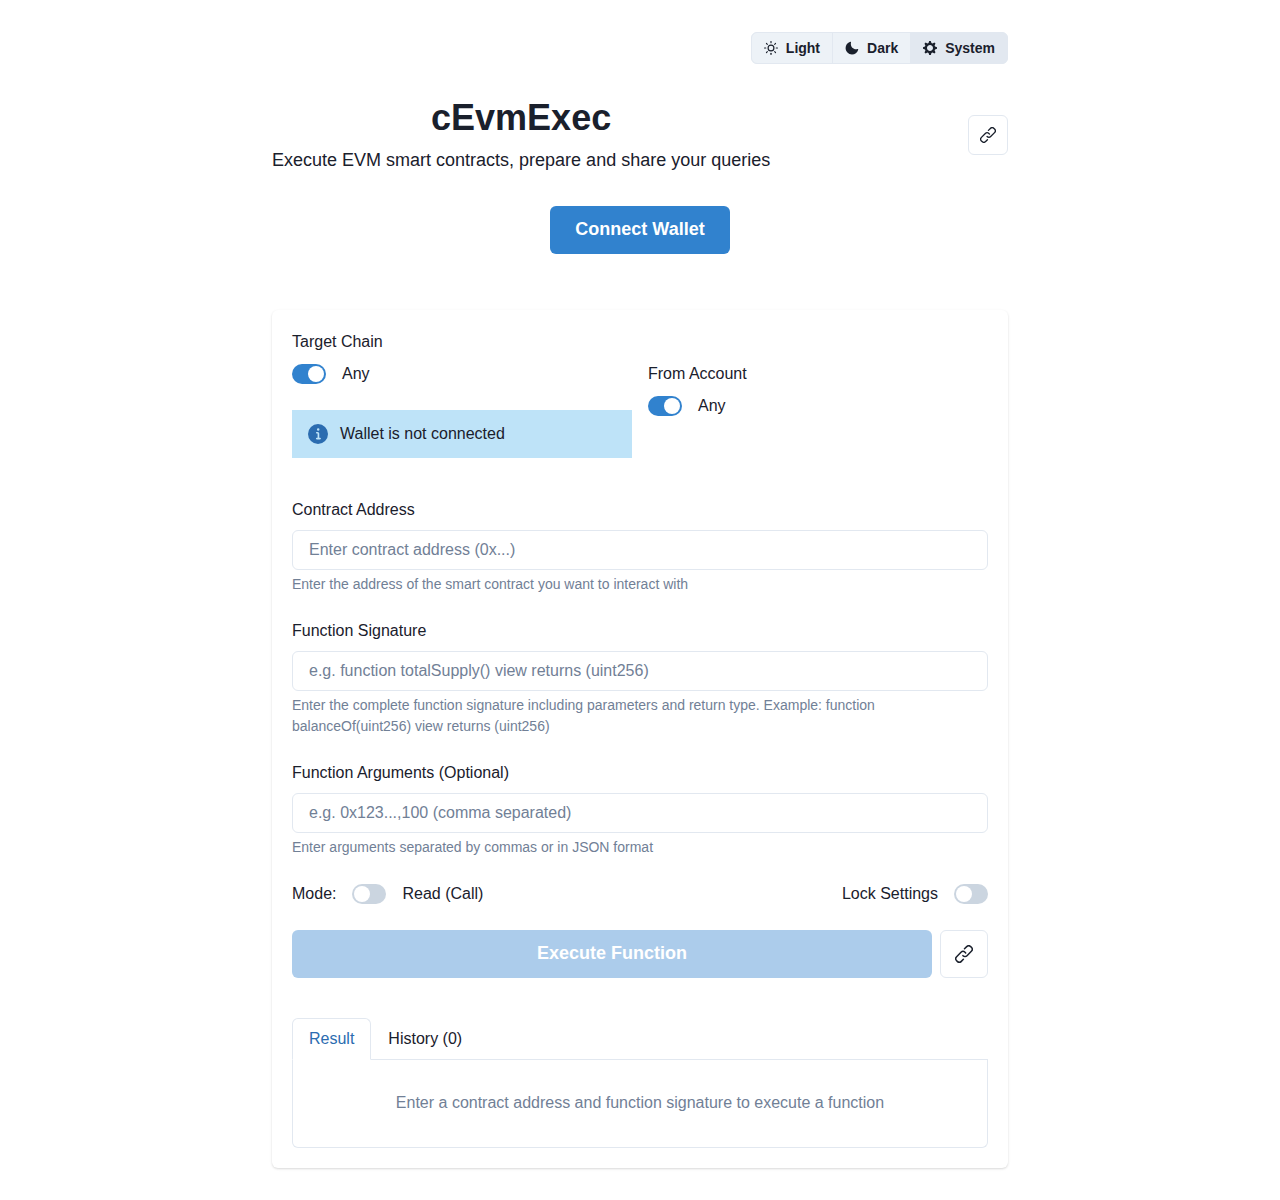
==== index.html @ eae9965d "- fixes;" ====
<!doctype html>
<html lang="en">
  <head>
    <meta charset="UTF-8" />
    <link rel="apple-touch-icon" sizes="180x180" href="/apple-touch-icon.png">
    <link rel="icon" type="image/png" sizes="32x32" href="/favicon-32x32.png">
    <link rel="icon" type="image/png" sizes="16x16" href="/favicon-16x16.png">
    <link rel="manifest" href="/site.webmanifest">
    <meta name="viewport" content="width=device-width, initial-scale=1.0" />
    <title>cEvmExec | Execute EVM Smart Contracts</title>
    <script type="module" crossorigin src="/assets/index-BfeFxOlR.js"></script>
    <link rel="stylesheet" crossorigin href="/assets/index-CU7pqCww.css">
  </head>
  <body>
    <div id="root"></div>
  </body>
</html>
---- assets/index-CU7pqCww.css ----
[data-rk] .iekbcc0{border:0;box-sizing:border-box;font-size:100%;line-height:normal;margin:0;padding:0;text-align:left;vertical-align:baseline;-webkit-tap-highlight-color:transparent}[data-rk] .iekbcc1{list-style:none}[data-rk] .iekbcc2{quotes:none}[data-rk] .iekbcc2:before,[data-rk] .iekbcc2:after{content:""}[data-rk] .iekbcc3{border-collapse:collapse;border-spacing:0}[data-rk] .iekbcc4{-webkit-appearance:none;-moz-appearance:none;appearance:none}[data-rk] .iekbcc5{outline:none}[data-rk] .iekbcc5::-moz-placeholder{opacity:1}[data-rk] .iekbcc5::placeholder{opacity:1}[data-rk] .iekbcc6{background-color:transparent;color:inherit}[data-rk] .iekbcc7:disabled{opacity:1}[data-rk] .iekbcc7::-ms-expand{display:none}[data-rk] .iekbcc8::-ms-clear{display:none}[data-rk] .iekbcc8::-webkit-search-cancel-button{-webkit-appearance:none}[data-rk] .iekbcc9{background:none;cursor:pointer;text-align:left}[data-rk] .iekbcca{color:inherit;text-decoration:none}[data-rk] .ju367v0{align-items:flex-start}[data-rk] .ju367v2{align-items:flex-end}[data-rk] .ju367v4{align-items:center}[data-rk] .ju367v6{display:none}[data-rk] .ju367v8{display:block}[data-rk] .ju367va{display:flex}[data-rk] .ju367vc{display:inline}[data-rk] .ju367ve{align-self:flex-start}[data-rk] .ju367vf{align-self:flex-end}[data-rk] .ju367vg{align-self:center}[data-rk] .ju367vh{background-size:cover}[data-rk] .ju367vi{border-radius:1px}[data-rk] .ju367vj{border-radius:6px}[data-rk] .ju367vk{border-radius:10px}[data-rk] .ju367vl{border-radius:13px}[data-rk] .ju367vm{border-radius:var(--rk-radii-actionButton)}[data-rk] .ju367vn{border-radius:var(--rk-radii-connectButton)}[data-rk] .ju367vo{border-radius:var(--rk-radii-menuButton)}[data-rk] .ju367vp{border-radius:var(--rk-radii-modal)}[data-rk] .ju367vq{border-radius:var(--rk-radii-modalMobile)}[data-rk] .ju367vr{border-radius:25%}[data-rk] .ju367vs{border-radius:9999px}[data-rk] .ju367vt{border-style:solid}[data-rk] .ju367vu{border-width:0px}[data-rk] .ju367vv{border-width:1px}[data-rk] .ju367vw{border-width:2px}[data-rk] .ju367vx{border-width:4px}[data-rk] .ju367vy{cursor:pointer}[data-rk] .ju367vz{cursor:none}[data-rk] .ju367v10{pointer-events:none}[data-rk] .ju367v11{pointer-events:all}[data-rk] .ju367v12{min-height:8px}[data-rk] .ju367v13{min-height:44px}[data-rk] .ju367v14{flex-direction:row}[data-rk] .ju367v15{flex-direction:column}[data-rk] .ju367v16{font-family:var(--rk-fonts-body)}[data-rk] .ju367v17{font-size:12px;line-height:18px}[data-rk] .ju367v18{font-size:13px;line-height:18px}[data-rk] .ju367v19{font-size:14px;line-height:18px}[data-rk] .ju367v1a{font-size:16px;line-height:20px}[data-rk] .ju367v1b{font-size:18px;line-height:24px}[data-rk] .ju367v1c{font-size:20px;line-height:24px}[data-rk] .ju367v1d{font-size:23px;line-height:29px}[data-rk] .ju367v1e{font-weight:400}[data-rk] .ju367v1f{font-weight:500}[data-rk] .ju367v1g{font-weight:600}[data-rk] .ju367v1h{font-weight:700}[data-rk] .ju367v1i{font-weight:800}[data-rk] .ju367v1j{gap:0}[data-rk] .ju367v1k{gap:1px}[data-rk] .ju367v1l{gap:2px}[data-rk] .ju367v1m{gap:3px}[data-rk] .ju367v1n{gap:4px}[data-rk] .ju367v1o{gap:5px}[data-rk] .ju367v1p{gap:6px}[data-rk] .ju367v1q{gap:8px}[data-rk] .ju367v1r{gap:10px}[data-rk] .ju367v1s{gap:12px}[data-rk] .ju367v1t{gap:14px}[data-rk] .ju367v1u{gap:16px}[data-rk] .ju367v1v{gap:18px}[data-rk] .ju367v1w{gap:20px}[data-rk] .ju367v1x{gap:24px}[data-rk] .ju367v1y{gap:28px}[data-rk] .ju367v1z{gap:32px}[data-rk] .ju367v20{gap:36px}[data-rk] .ju367v21{gap:44px}[data-rk] .ju367v22{gap:64px}[data-rk] .ju367v23{gap:-1px}[data-rk] .ju367v24{height:1px}[data-rk] .ju367v25{height:2px}[data-rk] .ju367v26{height:4px}[data-rk] .ju367v27{height:8px}[data-rk] .ju367v28{height:12px}[data-rk] .ju367v29{height:20px}[data-rk] .ju367v2a{height:24px}[data-rk] .ju367v2b{height:28px}[data-rk] .ju367v2c{height:30px}[data-rk] .ju367v2d{height:32px}[data-rk] .ju367v2e{height:34px}[data-rk] .ju367v2f{height:36px}[data-rk] .ju367v2g{height:40px}[data-rk] .ju367v2h{height:44px}[data-rk] .ju367v2i{height:48px}[data-rk] .ju367v2j{height:54px}[data-rk] .ju367v2k{height:60px}[data-rk] .ju367v2l{height:200px}[data-rk] .ju367v2m{height:100%}[data-rk] .ju367v2n{height:-moz-max-content;height:max-content}[data-rk] .ju367v2o{justify-content:flex-start}[data-rk] .ju367v2p{justify-content:flex-end}[data-rk] .ju367v2q{justify-content:center}[data-rk] .ju367v2r{justify-content:space-between}[data-rk] .ju367v2s{justify-content:space-around}[data-rk] .ju367v2t{text-align:left}[data-rk] .ju367v2u{text-align:center}[data-rk] .ju367v2v{text-align:inherit}[data-rk] .ju367v2w{margin-bottom:0}[data-rk] .ju367v2x{margin-bottom:1px}[data-rk] .ju367v2y{margin-bottom:2px}[data-rk] .ju367v2z{margin-bottom:3px}[data-rk] .ju367v30{margin-bottom:4px}[data-rk] .ju367v31{margin-bottom:5px}[data-rk] .ju367v32{margin-bottom:6px}[data-rk] .ju367v33{margin-bottom:8px}[data-rk] .ju367v34{margin-bottom:10px}[data-rk] .ju367v35{margin-bottom:12px}[data-rk] .ju367v36{margin-bottom:14px}[data-rk] .ju367v37{margin-bottom:16px}[data-rk] .ju367v38{margin-bottom:18px}[data-rk] .ju367v39{margin-bottom:20px}[data-rk] .ju367v3a{margin-bottom:24px}[data-rk] .ju367v3b{margin-bottom:28px}[data-rk] .ju367v3c{margin-bottom:32px}[data-rk] .ju367v3d{margin-bottom:36px}[data-rk] .ju367v3e{margin-bottom:44px}[data-rk] .ju367v3f{margin-bottom:64px}[data-rk] .ju367v3g{margin-bottom:-1px}[data-rk] .ju367v3h{margin-left:0}[data-rk] .ju367v3i{margin-left:1px}[data-rk] .ju367v3j{margin-left:2px}[data-rk] .ju367v3k{margin-left:3px}[data-rk] .ju367v3l{margin-left:4px}[data-rk] .ju367v3m{margin-left:5px}[data-rk] .ju367v3n{margin-left:6px}[data-rk] .ju367v3o{margin-left:8px}[data-rk] .ju367v3p{margin-left:10px}[data-rk] .ju367v3q{margin-left:12px}[data-rk] .ju367v3r{margin-left:14px}[data-rk] .ju367v3s{margin-left:16px}[data-rk] .ju367v3t{margin-left:18px}[data-rk] .ju367v3u{margin-left:20px}[data-rk] .ju367v3v{margin-left:24px}[data-rk] .ju367v3w{margin-left:28px}[data-rk] .ju367v3x{margin-left:32px}[data-rk] .ju367v3y{margin-left:36px}[data-rk] .ju367v3z{margin-left:44px}[data-rk] .ju367v40{margin-left:64px}[data-rk] .ju367v41{margin-left:-1px}[data-rk] .ju367v42{margin-right:0}[data-rk] .ju367v43{margin-right:1px}[data-rk] .ju367v44{margin-right:2px}[data-rk] .ju367v45{margin-right:3px}[data-rk] .ju367v46{margin-right:4px}[data-rk] .ju367v47{margin-right:5px}[data-rk] .ju367v48{margin-right:6px}[data-rk] .ju367v49{margin-right:8px}[data-rk] .ju367v4a{margin-right:10px}[data-rk] .ju367v4b{margin-right:12px}[data-rk] .ju367v4c{margin-right:14px}[data-rk] .ju367v4d{margin-right:16px}[data-rk] .ju367v4e{margin-right:18px}[data-rk] .ju367v4f{margin-right:20px}[data-rk] .ju367v4g{margin-right:24px}[data-rk] .ju367v4h{margin-right:28px}[data-rk] .ju367v4i{margin-right:32px}[data-rk] .ju367v4j{margin-right:36px}[data-rk] .ju367v4k{margin-right:44px}[data-rk] .ju367v4l{margin-right:64px}[data-rk] .ju367v4m{margin-right:-1px}[data-rk] .ju367v4n{margin-top:0}[data-rk] .ju367v4o{margin-top:1px}[data-rk] .ju367v4p{margin-top:2px}[data-rk] .ju367v4q{margin-top:3px}[data-rk] .ju367v4r{margin-top:4px}[data-rk] .ju367v4s{margin-top:5px}[data-rk] .ju367v4t{margin-top:6px}[data-rk] .ju367v4u{margin-top:8px}[data-rk] .ju367v4v{margin-top:10px}[data-rk] .ju367v4w{margin-top:12px}[data-rk] .ju367v4x{margin-top:14px}[data-rk] .ju367v4y{margin-top:16px}[data-rk] .ju367v4z{margin-top:18px}[data-rk] .ju367v50{margin-top:20px}[data-rk] .ju367v51{margin-top:24px}[data-rk] .ju367v52{margin-top:28px}[data-rk] .ju367v53{margin-top:32px}[data-rk] .ju367v54{margin-top:36px}[data-rk] .ju367v55{margin-top:44px}[data-rk] .ju367v56{margin-top:64px}[data-rk] .ju367v57{margin-top:-1px}[data-rk] .ju367v58{max-width:1px}[data-rk] .ju367v59{max-width:2px}[data-rk] .ju367v5a{max-width:4px}[data-rk] .ju367v5b{max-width:8px}[data-rk] .ju367v5c{max-width:12px}[data-rk] .ju367v5d{max-width:20px}[data-rk] .ju367v5e{max-width:24px}[data-rk] .ju367v5f{max-width:28px}[data-rk] .ju367v5g{max-width:30px}[data-rk] .ju367v5h{max-width:32px}[data-rk] .ju367v5i{max-width:34px}[data-rk] .ju367v5j{max-width:36px}[data-rk] .ju367v5k{max-width:40px}[data-rk] .ju367v5l{max-width:44px}[data-rk] .ju367v5m{max-width:48px}[data-rk] .ju367v5n{max-width:54px}[data-rk] .ju367v5o{max-width:60px}[data-rk] .ju367v5p{max-width:200px}[data-rk] .ju367v5q{max-width:100%}[data-rk] .ju367v5r{max-width:-moz-max-content;max-width:max-content}[data-rk] .ju367v5s{min-width:1px}[data-rk] .ju367v5t{min-width:2px}[data-rk] .ju367v5u{min-width:4px}[data-rk] .ju367v5v{min-width:8px}[data-rk] .ju367v5w{min-width:12px}[data-rk] .ju367v5x{min-width:20px}[data-rk] .ju367v5y{min-width:24px}[data-rk] .ju367v5z{min-width:28px}[data-rk] .ju367v60{min-width:30px}[data-rk] .ju367v61{min-width:32px}[data-rk] .ju367v62{min-width:34px}[data-rk] .ju367v63{min-width:36px}[data-rk] .ju367v64{min-width:40px}[data-rk] .ju367v65{min-width:44px}[data-rk] .ju367v66{min-width:48px}[data-rk] .ju367v67{min-width:54px}[data-rk] .ju367v68{min-width:60px}[data-rk] .ju367v69{min-width:200px}[data-rk] .ju367v6a{min-width:100%}[data-rk] .ju367v6b{min-width:-moz-max-content;min-width:max-content}[data-rk] .ju367v6c{overflow:hidden}[data-rk] .ju367v6d{padding-bottom:0}[data-rk] .ju367v6e{padding-bottom:1px}[data-rk] .ju367v6f{padding-bottom:2px}[data-rk] .ju367v6g{padding-bottom:3px}[data-rk] .ju367v6h{padding-bottom:4px}[data-rk] .ju367v6i{padding-bottom:5px}[data-rk] .ju367v6j{padding-bottom:6px}[data-rk] .ju367v6k{padding-bottom:8px}[data-rk] .ju367v6l{padding-bottom:10px}[data-rk] .ju367v6m{padding-bottom:12px}[data-rk] .ju367v6n{padding-bottom:14px}[data-rk] .ju367v6o{padding-bottom:16px}[data-rk] .ju367v6p{padding-bottom:18px}[data-rk] .ju367v6q{padding-bottom:20px}[data-rk] .ju367v6r{padding-bottom:24px}[data-rk] .ju367v6s{padding-bottom:28px}[data-rk] .ju367v6t{padding-bottom:32px}[data-rk] .ju367v6u{padding-bottom:36px}[data-rk] .ju367v6v{padding-bottom:44px}[data-rk] .ju367v6w{padding-bottom:64px}[data-rk] .ju367v6x{padding-bottom:-1px}[data-rk] .ju367v6y{padding-left:0}[data-rk] .ju367v6z{padding-left:1px}[data-rk] .ju367v70{padding-left:2px}[data-rk] .ju367v71{padding-left:3px}[data-rk] .ju367v72{padding-left:4px}[data-rk] .ju367v73{padding-left:5px}[data-rk] .ju367v74{padding-left:6px}[data-rk] .ju367v75{padding-left:8px}[data-rk] .ju367v76{padding-left:10px}[data-rk] .ju367v77{padding-left:12px}[data-rk] .ju367v78{padding-left:14px}[data-rk] .ju367v79{padding-left:16px}[data-rk] .ju367v7a{padding-left:18px}[data-rk] .ju367v7b{padding-left:20px}[data-rk] .ju367v7c{padding-left:24px}[data-rk] .ju367v7d{padding-left:28px}[data-rk] .ju367v7e{padding-left:32px}[data-rk] .ju367v7f{padding-left:36px}[data-rk] .ju367v7g{padding-left:44px}[data-rk] .ju367v7h{padding-left:64px}[data-rk] .ju367v7i{padding-left:-1px}[data-rk] .ju367v7j{padding-right:0}[data-rk] .ju367v7k{padding-right:1px}[data-rk] .ju367v7l{padding-right:2px}[data-rk] .ju367v7m{padding-right:3px}[data-rk] .ju367v7n{padding-right:4px}[data-rk] .ju367v7o{padding-right:5px}[data-rk] .ju367v7p{padding-right:6px}[data-rk] .ju367v7q{padding-right:8px}[data-rk] .ju367v7r{padding-right:10px}[data-rk] .ju367v7s{padding-right:12px}[data-rk] .ju367v7t{padding-right:14px}[data-rk] .ju367v7u{padding-right:16px}[data-rk] .ju367v7v{padding-right:18px}[data-rk] .ju367v7w{padding-right:20px}[data-rk] .ju367v7x{padding-right:24px}[data-rk] .ju367v7y{padding-right:28px}[data-rk] .ju367v7z{padding-right:32px}[data-rk] .ju367v80{padding-right:36px}[data-rk] .ju367v81{padding-right:44px}[data-rk] .ju367v82{padding-right:64px}[data-rk] .ju367v83{padding-right:-1px}[data-rk] .ju367v84{padding-top:0}[data-rk] .ju367v85{padding-top:1px}[data-rk] .ju367v86{padding-top:2px}[data-rk] .ju367v87{padding-top:3px}[data-rk] .ju367v88{padding-top:4px}[data-rk] .ju367v89{padding-top:5px}[data-rk] .ju367v8a{padding-top:6px}[data-rk] .ju367v8b{padding-top:8px}[data-rk] .ju367v8c{padding-top:10px}[data-rk] .ju367v8d{padding-top:12px}[data-rk] .ju367v8e{padding-top:14px}[data-rk] .ju367v8f{padding-top:16px}[data-rk] .ju367v8g{padding-top:18px}[data-rk] .ju367v8h{padding-top:20px}[data-rk] .ju367v8i{padding-top:24px}[data-rk] .ju367v8j{padding-top:28px}[data-rk] .ju367v8k{padding-top:32px}[data-rk] .ju367v8l{padding-top:36px}[data-rk] .ju367v8m{padding-top:44px}[data-rk] .ju367v8n{padding-top:64px}[data-rk] .ju367v8o{padding-top:-1px}[data-rk] .ju367v8p{position:absolute}[data-rk] .ju367v8q{position:fixed}[data-rk] .ju367v8r{position:relative}[data-rk] .ju367v8s{-webkit-user-select:none}[data-rk] .ju367v8t{right:0}[data-rk] .ju367v8u{transition:.125s ease}[data-rk] .ju367v8v{transition:transform .125s ease}[data-rk] .ju367v8w{-webkit-user-select:none;-moz-user-select:none;user-select:none}[data-rk] .ju367v8x{width:1px}[data-rk] .ju367v8y{width:2px}[data-rk] .ju367v8z{width:4px}[data-rk] .ju367v90{width:8px}[data-rk] .ju367v91{width:12px}[data-rk] .ju367v92{width:20px}[data-rk] .ju367v93{width:24px}[data-rk] .ju367v94{width:28px}[data-rk] .ju367v95{width:30px}[data-rk] .ju367v96{width:32px}[data-rk] .ju367v97{width:34px}[data-rk] .ju367v98{width:36px}[data-rk] .ju367v99{width:40px}[data-rk] .ju367v9a{width:44px}[data-rk] .ju367v9b{width:48px}[data-rk] .ju367v9c{width:54px}[data-rk] .ju367v9d{width:60px}[data-rk] .ju367v9e{width:200px}[data-rk] .ju367v9f{width:100%}[data-rk] .ju367v9g{width:-moz-max-content;width:max-content}[data-rk] .ju367v9h{-webkit-backdrop-filter:var(--rk-blurs-modalOverlay);backdrop-filter:var(--rk-blurs-modalOverlay)}[data-rk] .ju367v9i,[data-rk] .ju367v9j:hover,[data-rk] .ju367v9k:active{background:var(--rk-colors-accentColor)}[data-rk] .ju367v9l,[data-rk] .ju367v9m:hover,[data-rk] .ju367v9n:active{background:var(--rk-colors-accentColorForeground)}[data-rk] .ju367v9o,[data-rk] .ju367v9p:hover,[data-rk] .ju367v9q:active{background:var(--rk-colors-actionButtonBorder)}[data-rk] .ju367v9r,[data-rk] .ju367v9s:hover,[data-rk] .ju367v9t:active{background:var(--rk-colors-actionButtonBorderMobile)}[data-rk] .ju367v9u,[data-rk] .ju367v9v:hover,[data-rk] .ju367v9w:active{background:var(--rk-colors-actionButtonSecondaryBackground)}[data-rk] .ju367v9x,[data-rk] .ju367v9y:hover,[data-rk] .ju367v9z:active{background:var(--rk-colors-closeButton)}[data-rk] .ju367va0,[data-rk] .ju367va1:hover,[data-rk] .ju367va2:active{background:var(--rk-colors-closeButtonBackground)}[data-rk] .ju367va3,[data-rk] .ju367va4:hover,[data-rk] .ju367va5:active{background:var(--rk-colors-connectButtonBackground)}[data-rk] .ju367va6,[data-rk] .ju367va7:hover,[data-rk] .ju367va8:active{background:var(--rk-colors-connectButtonBackgroundError)}[data-rk] .ju367va9,[data-rk] .ju367vaa:hover,[data-rk] .ju367vab:active{background:var(--rk-colors-connectButtonInnerBackground)}[data-rk] .ju367vac,[data-rk] .ju367vad:hover,[data-rk] .ju367vae:active{background:var(--rk-colors-connectButtonText)}[data-rk] .ju367vaf,[data-rk] .ju367vag:hover,[data-rk] .ju367vah:active{background:var(--rk-colors-connectButtonTextError)}[data-rk] .ju367vai,[data-rk] .ju367vaj:hover,[data-rk] .ju367vak:active{background:var(--rk-colors-connectionIndicator)}[data-rk] .ju367val,[data-rk] .ju367vam:hover,[data-rk] .ju367van:active{background:var(--rk-colors-downloadBottomCardBackground)}[data-rk] .ju367vao,[data-rk] .ju367vap:hover,[data-rk] .ju367vaq:active{background:var(--rk-colors-downloadTopCardBackground)}[data-rk] .ju367var,[data-rk] .ju367vas:hover,[data-rk] .ju367vat:active{background:var(--rk-colors-error)}[data-rk] .ju367vau,[data-rk] .ju367vav:hover,[data-rk] .ju367vaw:active{background:var(--rk-colors-generalBorder)}[data-rk] .ju367vax,[data-rk] .ju367vay:hover,[data-rk] .ju367vaz:active{background:var(--rk-colors-generalBorderDim)}[data-rk] .ju367vb0,[data-rk] .ju367vb1:hover,[data-rk] .ju367vb2:active{background:var(--rk-colors-menuItemBackground)}[data-rk] .ju367vb3,[data-rk] .ju367vb4:hover,[data-rk] .ju367vb5:active{background:var(--rk-colors-modalBackdrop)}[data-rk] .ju367vb6,[data-rk] .ju367vb7:hover,[data-rk] .ju367vb8:active{background:var(--rk-colors-modalBackground)}[data-rk] .ju367vb9,[data-rk] .ju367vba:hover,[data-rk] .ju367vbb:active{background:var(--rk-colors-modalBorder)}[data-rk] .ju367vbc,[data-rk] .ju367vbd:hover,[data-rk] .ju367vbe:active{background:var(--rk-colors-modalText)}[data-rk] .ju367vbf,[data-rk] .ju367vbg:hover,[data-rk] .ju367vbh:active{background:var(--rk-colors-modalTextDim)}[data-rk] .ju367vbi,[data-rk] .ju367vbj:hover,[data-rk] .ju367vbk:active{background:var(--rk-colors-modalTextSecondary)}[data-rk] .ju367vbl,[data-rk] .ju367vbm:hover,[data-rk] .ju367vbn:active{background:var(--rk-colors-profileAction)}[data-rk] .ju367vbo,[data-rk] .ju367vbp:hover,[data-rk] .ju367vbq:active{background:var(--rk-colors-profileActionHover)}[data-rk] .ju367vbr,[data-rk] .ju367vbs:hover,[data-rk] .ju367vbt:active{background:var(--rk-colors-profileForeground)}[data-rk] .ju367vbu,[data-rk] .ju367vbv:hover,[data-rk] .ju367vbw:active{background:var(--rk-colors-selectedOptionBorder)}[data-rk] .ju367vbx,[data-rk] .ju367vby:hover,[data-rk] .ju367vbz:active{background:var(--rk-colors-standby)}[data-rk] .ju367vc0,[data-rk] .ju367vc1:hover,[data-rk] .ju367vc2:active{border-color:var(--rk-colors-accentColor)}[data-rk] .ju367vc3,[data-rk] .ju367vc4:hover,[data-rk] .ju367vc5:active{border-color:var(--rk-colors-accentColorForeground)}[data-rk] .ju367vc6,[data-rk] .ju367vc7:hover,[data-rk] .ju367vc8:active{border-color:var(--rk-colors-actionButtonBorder)}[data-rk] .ju367vc9,[data-rk] .ju367vca:hover,[data-rk] .ju367vcb:active{border-color:var(--rk-colors-actionButtonBorderMobile)}[data-rk] .ju367vcc,[data-rk] .ju367vcd:hover,[data-rk] .ju367vce:active{border-color:var(--rk-colors-actionButtonSecondaryBackground)}[data-rk] .ju367vcf,[data-rk] .ju367vcg:hover,[data-rk] .ju367vch:active{border-color:var(--rk-colors-closeButton)}[data-rk] .ju367vci,[data-rk] .ju367vcj:hover,[data-rk] .ju367vck:active{border-color:var(--rk-colors-closeButtonBackground)}[data-rk] .ju367vcl,[data-rk] .ju367vcm:hover,[data-rk] .ju367vcn:active{border-color:var(--rk-colors-connectButtonBackground)}[data-rk] .ju367vco,[data-rk] .ju367vcp:hover,[data-rk] .ju367vcq:active{border-color:var(--rk-colors-connectButtonBackgroundError)}[data-rk] .ju367vcr,[data-rk] .ju367vcs:hover,[data-rk] .ju367vct:active{border-color:var(--rk-colors-connectButtonInnerBackground)}[data-rk] .ju367vcu,[data-rk] .ju367vcv:hover,[data-rk] .ju367vcw:active{border-color:var(--rk-colors-connectButtonText)}[data-rk] .ju367vcx,[data-rk] .ju367vcy:hover,[data-rk] .ju367vcz:active{border-color:var(--rk-colors-connectButtonTextError)}[data-rk] .ju367vd0,[data-rk] .ju367vd1:hover,[data-rk] .ju367vd2:active{border-color:var(--rk-colors-connectionIndicator)}[data-rk] .ju367vd3,[data-rk] .ju367vd4:hover,[data-rk] .ju367vd5:active{border-color:var(--rk-colors-downloadBottomCardBackground)}[data-rk] .ju367vd6,[data-rk] .ju367vd7:hover,[data-rk] .ju367vd8:active{border-color:var(--rk-colors-downloadTopCardBackground)}[data-rk] .ju367vd9,[data-rk] .ju367vda:hover,[data-rk] .ju367vdb:active{border-color:var(--rk-colors-error)}[data-rk] .ju367vdc,[data-rk] .ju367vdd:hover,[data-rk] .ju367vde:active{border-color:var(--rk-colors-generalBorder)}[data-rk] .ju367vdf,[data-rk] .ju367vdg:hover,[data-rk] .ju367vdh:active{border-color:var(--rk-colors-generalBorderDim)}[data-rk] .ju367vdi,[data-rk] .ju367vdj:hover,[data-rk] .ju367vdk:active{border-color:var(--rk-colors-menuItemBackground)}[data-rk] .ju367vdl,[data-rk] .ju367vdm:hover,[data-rk] .ju367vdn:active{border-color:var(--rk-colors-modalBackdrop)}[data-rk] .ju367vdo,[data-rk] .ju367vdp:hover,[data-rk] .ju367vdq:active{border-color:var(--rk-colors-modalBackground)}[data-rk] .ju367vdr,[data-rk] .ju367vds:hover,[data-rk] .ju367vdt:active{border-color:var(--rk-colors-modalBorder)}[data-rk] .ju367vdu,[data-rk] .ju367vdv:hover,[data-rk] .ju367vdw:active{border-color:var(--rk-colors-modalText)}[data-rk] .ju367vdx,[data-rk] .ju367vdy:hover,[data-rk] .ju367vdz:active{border-color:var(--rk-colors-modalTextDim)}[data-rk] .ju367ve0,[data-rk] .ju367ve1:hover,[data-rk] .ju367ve2:active{border-color:var(--rk-colors-modalTextSecondary)}[data-rk] .ju367ve3,[data-rk] .ju367ve4:hover,[data-rk] .ju367ve5:active{border-color:var(--rk-colors-profileAction)}[data-rk] .ju367ve6,[data-rk] .ju367ve7:hover,[data-rk] .ju367ve8:active{border-color:var(--rk-colors-profileActionHover)}[data-rk] .ju367ve9,[data-rk] .ju367vea:hover,[data-rk] .ju367veb:active{border-color:var(--rk-colors-profileForeground)}[data-rk] .ju367vec,[data-rk] .ju367ved:hover,[data-rk] .ju367vee:active{border-color:var(--rk-colors-selectedOptionBorder)}[data-rk] .ju367vef,[data-rk] .ju367veg:hover,[data-rk] .ju367veh:active{border-color:var(--rk-colors-standby)}[data-rk] .ju367vei,[data-rk] .ju367vej:hover,[data-rk] .ju367vek:active{box-shadow:var(--rk-shadows-connectButton)}[data-rk] .ju367vel,[data-rk] .ju367vem:hover,[data-rk] .ju367ven:active{box-shadow:var(--rk-shadows-dialog)}[data-rk] .ju367veo,[data-rk] .ju367vep:hover,[data-rk] .ju367veq:active{box-shadow:var(--rk-shadows-profileDetailsAction)}[data-rk] .ju367ver,[data-rk] .ju367ves:hover,[data-rk] .ju367vet:active{box-shadow:var(--rk-shadows-selectedOption)}[data-rk] .ju367veu,[data-rk] .ju367vev:hover,[data-rk] .ju367vew:active{box-shadow:var(--rk-shadows-selectedWallet)}[data-rk] .ju367vex,[data-rk] .ju367vey:hover,[data-rk] .ju367vez:active{box-shadow:var(--rk-shadows-walletLogo)}[data-rk] .ju367vf0,[data-rk] .ju367vf1:hover,[data-rk] .ju367vf2:active{color:var(--rk-colors-accentColor)}[data-rk] .ju367vf3,[data-rk] .ju367vf4:hover,[data-rk] .ju367vf5:active{color:var(--rk-colors-accentColorForeground)}[data-rk] .ju367vf6,[data-rk] .ju367vf7:hover,[data-rk] .ju367vf8:active{color:var(--rk-colors-actionButtonBorder)}[data-rk] .ju367vf9,[data-rk] .ju367vfa:hover,[data-rk] .ju367vfb:active{color:var(--rk-colors-actionButtonBorderMobile)}[data-rk] .ju367vfc,[data-rk] .ju367vfd:hover,[data-rk] .ju367vfe:active{color:var(--rk-colors-actionButtonSecondaryBackground)}[data-rk] .ju367vff,[data-rk] .ju367vfg:hover,[data-rk] .ju367vfh:active{color:var(--rk-colors-closeButton)}[data-rk] .ju367vfi,[data-rk] .ju367vfj:hover,[data-rk] .ju367vfk:active{color:var(--rk-colors-closeButtonBackground)}[data-rk] .ju367vfl,[data-rk] .ju367vfm:hover,[data-rk] .ju367vfn:active{color:var(--rk-colors-connectButtonBackground)}[data-rk] .ju367vfo,[data-rk] .ju367vfp:hover,[data-rk] .ju367vfq:active{color:var(--rk-colors-connectButtonBackgroundError)}[data-rk] .ju367vfr,[data-rk] .ju367vfs:hover,[data-rk] .ju367vft:active{color:var(--rk-colors-connectButtonInnerBackground)}[data-rk] .ju367vfu,[data-rk] .ju367vfv:hover,[data-rk] .ju367vfw:active{color:var(--rk-colors-connectButtonText)}[data-rk] .ju367vfx,[data-rk] .ju367vfy:hover,[data-rk] .ju367vfz:active{color:var(--rk-colors-connectButtonTextError)}[data-rk] .ju367vg0,[data-rk] .ju367vg1:hover,[data-rk] .ju367vg2:active{color:var(--rk-colors-connectionIndicator)}[data-rk] .ju367vg3,[data-rk] .ju367vg4:hover,[data-rk] .ju367vg5:active{color:var(--rk-colors-downloadBottomCardBackground)}[data-rk] .ju367vg6,[data-rk] .ju367vg7:hover,[data-rk] .ju367vg8:active{color:var(--rk-colors-downloadTopCardBackground)}[data-rk] .ju367vg9,[data-rk] .ju367vga:hover,[data-rk] .ju367vgb:active{color:var(--rk-colors-error)}[data-rk] .ju367vgc,[data-rk] .ju367vgd:hover,[data-rk] .ju367vge:active{color:var(--rk-colors-generalBorder)}[data-rk] .ju367vgf,[data-rk] .ju367vgg:hover,[data-rk] .ju367vgh:active{color:var(--rk-colors-generalBorderDim)}[data-rk] .ju367vgi,[data-rk] .ju367vgj:hover,[data-rk] .ju367vgk:active{color:var(--rk-colors-menuItemBackground)}[data-rk] .ju367vgl,[data-rk] .ju367vgm:hover,[data-rk] .ju367vgn:active{color:var(--rk-colors-modalBackdrop)}[data-rk] .ju367vgo,[data-rk] .ju367vgp:hover,[data-rk] .ju367vgq:active{color:var(--rk-colors-modalBackground)}[data-rk] .ju367vgr,[data-rk] .ju367vgs:hover,[data-rk] .ju367vgt:active{color:var(--rk-colors-modalBorder)}[data-rk] .ju367vgu,[data-rk] .ju367vgv:hover,[data-rk] .ju367vgw:active{color:var(--rk-colors-modalText)}[data-rk] .ju367vgx,[data-rk] .ju367vgy:hover,[data-rk] .ju367vgz:active{color:var(--rk-colors-modalTextDim)}[data-rk] .ju367vh0,[data-rk] .ju367vh1:hover,[data-rk] .ju367vh2:active{color:var(--rk-colors-modalTextSecondary)}[data-rk] .ju367vh3,[data-rk] .ju367vh4:hover,[data-rk] .ju367vh5:active{color:var(--rk-colors-profileAction)}[data-rk] .ju367vh6,[data-rk] .ju367vh7:hover,[data-rk] .ju367vh8:active{color:var(--rk-colors-profileActionHover)}[data-rk] .ju367vh9,[data-rk] .ju367vha:hover,[data-rk] .ju367vhb:active{color:var(--rk-colors-profileForeground)}[data-rk] .ju367vhc,[data-rk] .ju367vhd:hover,[data-rk] .ju367vhe:active{color:var(--rk-colors-selectedOptionBorder)}[data-rk] .ju367vhf,[data-rk] .ju367vhg:hover,[data-rk] .ju367vhh:active{color:var(--rk-colors-standby)}@media screen and (min-width: 768px){[data-rk] .ju367v1{align-items:flex-start}[data-rk] .ju367v3{align-items:flex-end}[data-rk] .ju367v5{align-items:center}[data-rk] .ju367v7{display:none}[data-rk] .ju367v9{display:block}[data-rk] .ju367vb{display:flex}[data-rk] .ju367vd{display:inline}}[data-rk] ._12cbo8i3,[data-rk] ._12cbo8i3:after{--_12cbo8i0: 1;--_12cbo8i1: 1}[data-rk] ._12cbo8i3:hover{transform:scale(var(--_12cbo8i0))}[data-rk] ._12cbo8i3:active{transform:scale(var(--_12cbo8i1))}[data-rk] ._12cbo8i3:active:after{content:"";bottom:-1px;display:block;left:-1px;position:absolute;right:-1px;top:-1px;transform:scale(calc((1 / var(--_12cbo8i1)) * var(--_12cbo8i0)))}[data-rk] ._12cbo8i4,[data-rk] ._12cbo8i4:after{--_12cbo8i0: 1.025}[data-rk] ._12cbo8i5,[data-rk] ._12cbo8i5:after{--_12cbo8i0: 1.1}[data-rk] ._12cbo8i6,[data-rk] ._12cbo8i6:after{--_12cbo8i1: .95}[data-rk] ._12cbo8i7,[data-rk] ._12cbo8i7:after{--_12cbo8i1: .9}@keyframes _1luule41{0%{transform:rotate(0)}to{transform:rotate(360deg)}}[data-rk] ._1luule42{animation:_1luule41 3s infinite linear}[data-rk] ._1luule43{background:conic-gradient(from 180deg at 50% 50%,rgba(72,146,254,0) 0deg,currentColor 282.04deg,rgba(72,146,254,0) 319.86deg,rgba(72,146,254,0) 360deg);height:21px;width:21px}@keyframes _9pm4ki0{0%{transform:translateY(100%)}to{transform:translateY(0)}}@keyframes _9pm4ki1{0%{opacity:0}to{opacity:1}}[data-rk] ._9pm4ki3{animation:_9pm4ki1 .15s ease;bottom:-200px;left:-200px;padding:200px;right:-200px;top:-200px;transform:translateZ(0);z-index:2147483646}[data-rk] ._9pm4ki5{animation:_9pm4ki0 .35s cubic-bezier(.15,1.15,.6,1),_9pm4ki1 .15s ease;max-width:100vw}[data-rk] ._1ckjpok1{box-sizing:content-box;max-width:100vw;width:360px}[data-rk] ._1ckjpok2{width:100vw}[data-rk] ._1ckjpok3{min-width:720px;width:720px}[data-rk] ._1ckjpok4{min-width:368px;width:368px}[data-rk] ._1ckjpok6{border-width:0px;box-sizing:border-box;width:100vw}@media screen and (min-width: 768px){[data-rk] ._1ckjpok1{width:360px}[data-rk] ._1ckjpok2{width:480px}[data-rk] ._1ckjpok4{min-width:368px;width:368px}}@media screen and (max-width: 767px){[data-rk] ._1ckjpok7{border-bottom-left-radius:0;border-bottom-right-radius:0;margin-top:-200px;padding-bottom:200px;top:200px}}[data-rk] .v9horb0:hover{background:unset}[data-rk] ._18dqw9x0{max-height:456px;overflow-y:auto;overflow-x:hidden}[data-rk] ._18dqw9x1{max-height:456px;overflow-y:auto;overflow-x:hidden;scrollbar-width:none}[data-rk] ._18dqw9x1::-webkit-scrollbar{display:none}[data-rk] .g5kl0l0{border-color:transparent}[data-rk] ._1vwt0cg0{background:#fff}[data-rk] ._1vwt0cg2{max-height:454px;overflow-y:auto}[data-rk] ._1vwt0cg3{min-width:287px}[data-rk] ._1vwt0cg4{min-width:100%}@keyframes _1am14411{0%{stroke-dashoffset:0}to{stroke-dashoffset:-283}}[data-rk] ._1am14410{overflow:auto;scrollbar-width:none;transform:translateZ(0)}[data-rk] ._1am14410::-webkit-scrollbar{display:none}[data-rk] ._1am14412{animation:_1am14411 1s linear infinite;stroke-dasharray:98 196;fill:none;stroke-linecap:round;stroke-width:4}[data-rk] ._1am14413{position:absolute}[data-rk] ._1y2lnfi0{border:1px solid rgba(16,21,31,.06)}[data-rk] ._1y2lnfi1{max-width:-moz-fit-content;max-width:fit-content}:root{font-family:Inter,system-ui,Avenir,Helvetica,Arial,sans-serif;line-height:1.5;font-weight:400;color-scheme:light dark;color:#ffffffde;background-color:#242424;font-synthesis:none;text-rendering:optimizeLegibility;-webkit-font-smoothing:antialiased;-moz-osx-font-smoothing:grayscale}*{margin:0;padding:0;box-sizing:border-box}body{min-height:100vh}a{font-weight:500;color:#646cff;text-decoration:inherit}a:hover{color:#535bf2}h1{font-size:3.2em;line-height:1.1}button{border-radius:8px;border:1px solid transparent;padding:.6em 1.2em;font-size:1em;font-weight:500;font-family:inherit;background-color:#1a1a1a;cursor:pointer;transition:border-color .25s}button:hover{border-color:#646cff}button:focus,button:focus-visible{outline:4px auto -webkit-focus-ring-color}@media (prefers-color-scheme: light){:root{color:#213547;background-color:#fff}a:hover{color:#747bff}button{background-color:#f9f9f9}}
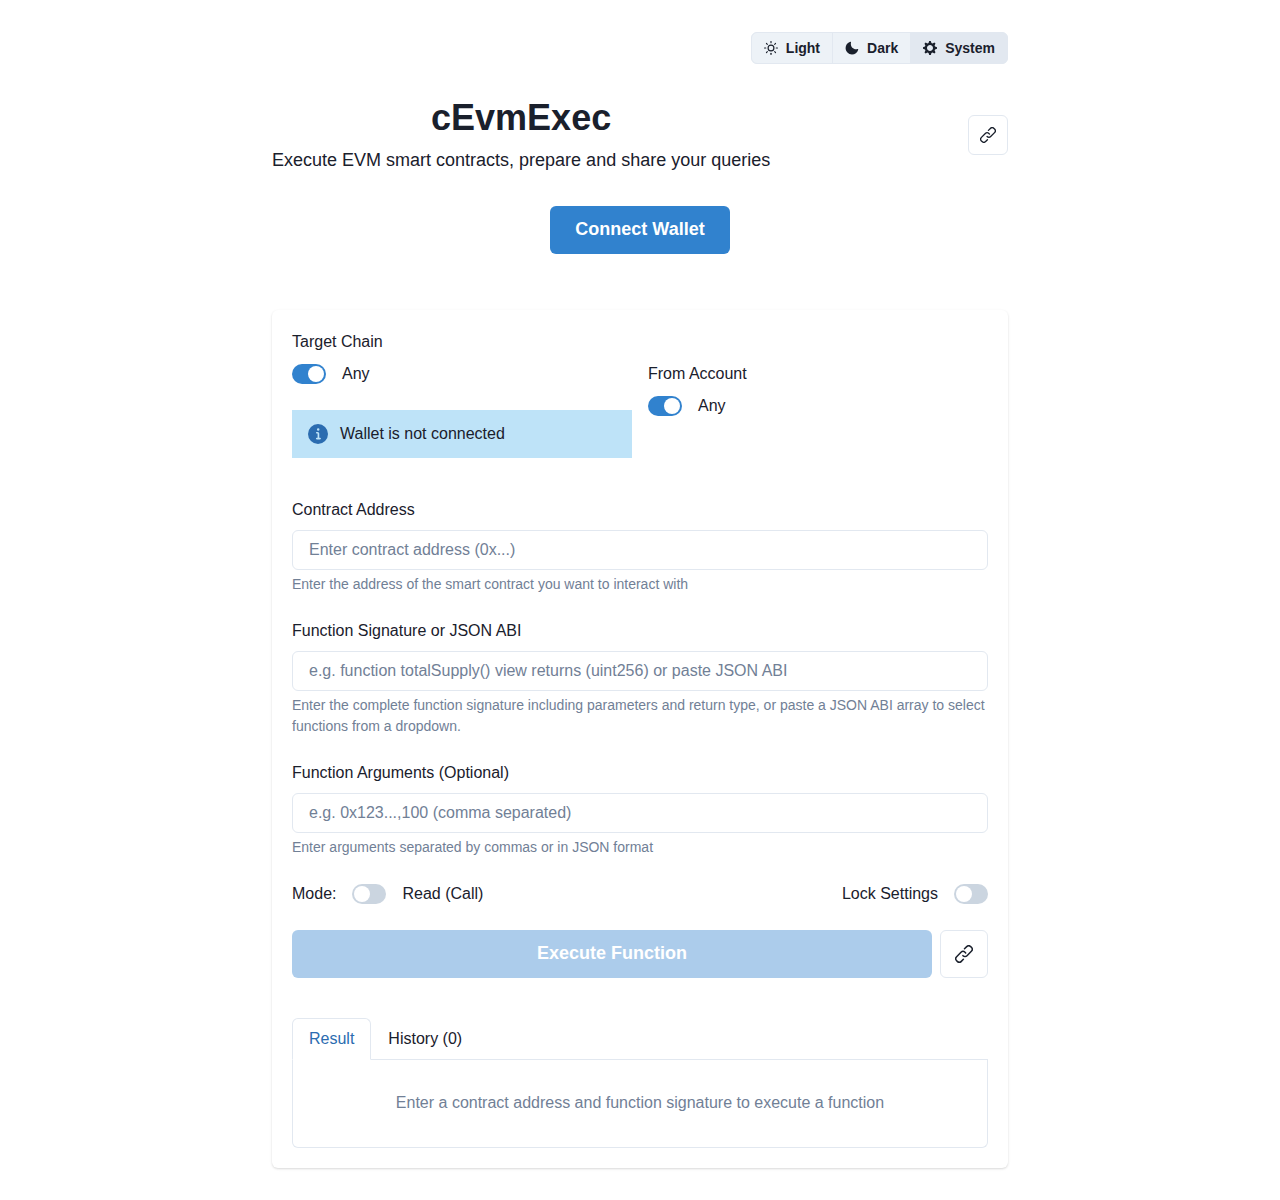
==== commit 16dc7a39: "- updated;" ====
--- a/index.html
+++ b/index.html
@@ -8,7 +8,7 @@
     <link rel="manifest" href="/site.webmanifest">
     <meta name="viewport" content="width=device-width, initial-scale=1.0" />
     <title>cEvmExec | Execute EVM Smart Contracts</title>
-    <script type="module" crossorigin src="/assets/index-BfeFxOlR.js"></script>
+    <script type="module" crossorigin src="/assets/index-8u6v0sbD.js"></script>
     <link rel="stylesheet" crossorigin href="/assets/index-CU7pqCww.css">
   </head>
   <body>
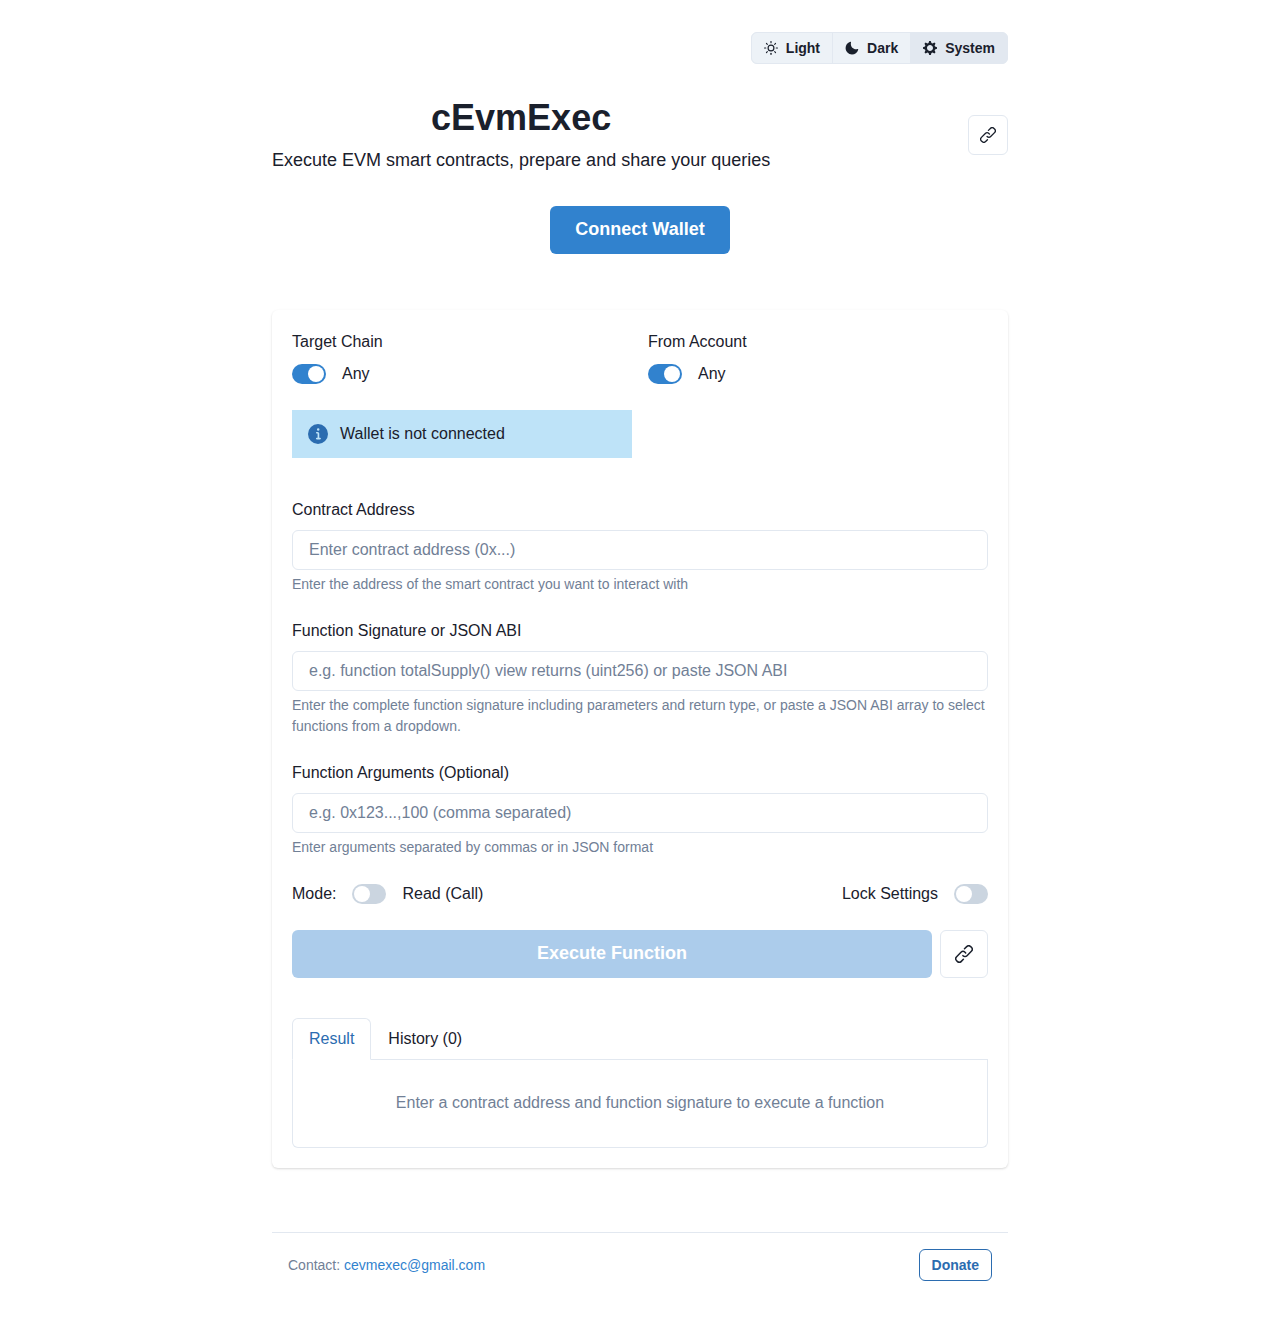
==== commit 36fbabf7: "- updates/imps;" ====
--- a/index.html
+++ b/index.html
@@ -8,8 +8,8 @@
     <link rel="manifest" href="/site.webmanifest">
     <meta name="viewport" content="width=device-width, initial-scale=1.0" />
     <title>cEvmExec | Execute EVM Smart Contracts</title>
-    <script type="module" crossorigin src="/assets/index-8u6v0sbD.js"></script>
-    <link rel="stylesheet" crossorigin href="/assets/index-CU7pqCww.css">
+    <script type="module" crossorigin src="/assets/index-De6aubtf.js"></script>
+    <link rel="stylesheet" crossorigin href="/assets/index-XbdW03hg.css">
   </head>
   <body>
     <div id="root"></div>
--- a/assets/index-XbdW03hg.css
+++ b/assets/index-XbdW03hg.css
@@ -0,0 +1 @@
+[data-rk] .iekbcc0{border:0;box-sizing:border-box;font-size:100%;line-height:normal;margin:0;padding:0;text-align:left;vertical-align:baseline;-webkit-tap-highlight-color:transparent}[data-rk] .iekbcc1{list-style:none}[data-rk] .iekbcc2{quotes:none}[data-rk] .iekbcc2:before,[data-rk] .iekbcc2:after{content:""}[data-rk] .iekbcc3{border-collapse:collapse;border-spacing:0}[data-rk] .iekbcc4{-webkit-appearance:none;-moz-appearance:none;appearance:none}[data-rk] .iekbcc5{outline:none}[data-rk] .iekbcc5::-moz-placeholder{opacity:1}[data-rk] .iekbcc5::placeholder{opacity:1}[data-rk] .iekbcc6{background-color:transparent;color:inherit}[data-rk] .iekbcc7:disabled{opacity:1}[data-rk] .iekbcc7::-ms-expand{display:none}[data-rk] .iekbcc8::-ms-clear{display:none}[data-rk] .iekbcc8::-webkit-search-cancel-button{-webkit-appearance:none}[data-rk] .iekbcc9{background:none;cursor:pointer;text-align:left}[data-rk] .iekbcca{color:inherit;text-decoration:none}[data-rk] .ju367v0{align-items:flex-start}[data-rk] .ju367v2{align-items:flex-end}[data-rk] .ju367v4{align-items:center}[data-rk] .ju367v6{display:none}[data-rk] .ju367v8{display:block}[data-rk] .ju367va{display:flex}[data-rk] .ju367vc{display:inline}[data-rk] .ju367ve{align-self:flex-start}[data-rk] .ju367vf{align-self:flex-end}[data-rk] .ju367vg{align-self:center}[data-rk] .ju367vh{background-size:cover}[data-rk] .ju367vi{border-radius:1px}[data-rk] .ju367vj{border-radius:6px}[data-rk] .ju367vk{border-radius:10px}[data-rk] .ju367vl{border-radius:13px}[data-rk] .ju367vm{border-radius:var(--rk-radii-actionButton)}[data-rk] .ju367vn{border-radius:var(--rk-radii-connectButton)}[data-rk] .ju367vo{border-radius:var(--rk-radii-menuButton)}[data-rk] .ju367vp{border-radius:var(--rk-radii-modal)}[data-rk] .ju367vq{border-radius:var(--rk-radii-modalMobile)}[data-rk] .ju367vr{border-radius:25%}[data-rk] .ju367vs{border-radius:9999px}[data-rk] .ju367vt{border-style:solid}[data-rk] .ju367vu{border-width:0px}[data-rk] .ju367vv{border-width:1px}[data-rk] .ju367vw{border-width:2px}[data-rk] .ju367vx{border-width:4px}[data-rk] .ju367vy{cursor:pointer}[data-rk] .ju367vz{cursor:none}[data-rk] .ju367v10{pointer-events:none}[data-rk] .ju367v11{pointer-events:all}[data-rk] .ju367v12{min-height:8px}[data-rk] .ju367v13{min-height:44px}[data-rk] .ju367v14{flex-direction:row}[data-rk] .ju367v15{flex-direction:column}[data-rk] .ju367v16{font-family:var(--rk-fonts-body)}[data-rk] .ju367v17{font-size:12px;line-height:18px}[data-rk] .ju367v18{font-size:13px;line-height:18px}[data-rk] .ju367v19{font-size:14px;line-height:18px}[data-rk] .ju367v1a{font-size:16px;line-height:20px}[data-rk] .ju367v1b{font-size:18px;line-height:24px}[data-rk] .ju367v1c{font-size:20px;line-height:24px}[data-rk] .ju367v1d{font-size:23px;line-height:29px}[data-rk] .ju367v1e{font-weight:400}[data-rk] .ju367v1f{font-weight:500}[data-rk] .ju367v1g{font-weight:600}[data-rk] .ju367v1h{font-weight:700}[data-rk] .ju367v1i{font-weight:800}[data-rk] .ju367v1j{gap:0}[data-rk] .ju367v1k{gap:1px}[data-rk] .ju367v1l{gap:2px}[data-rk] .ju367v1m{gap:3px}[data-rk] .ju367v1n{gap:4px}[data-rk] .ju367v1o{gap:5px}[data-rk] .ju367v1p{gap:6px}[data-rk] .ju367v1q{gap:8px}[data-rk] .ju367v1r{gap:10px}[data-rk] .ju367v1s{gap:12px}[data-rk] .ju367v1t{gap:14px}[data-rk] .ju367v1u{gap:16px}[data-rk] .ju367v1v{gap:18px}[data-rk] .ju367v1w{gap:20px}[data-rk] .ju367v1x{gap:24px}[data-rk] .ju367v1y{gap:28px}[data-rk] .ju367v1z{gap:32px}[data-rk] .ju367v20{gap:36px}[data-rk] .ju367v21{gap:44px}[data-rk] .ju367v22{gap:64px}[data-rk] .ju367v23{gap:-1px}[data-rk] .ju367v24{height:1px}[data-rk] .ju367v25{height:2px}[data-rk] .ju367v26{height:4px}[data-rk] .ju367v27{height:8px}[data-rk] .ju367v28{height:12px}[data-rk] .ju367v29{height:20px}[data-rk] .ju367v2a{height:24px}[data-rk] .ju367v2b{height:28px}[data-rk] .ju367v2c{height:30px}[data-rk] .ju367v2d{height:32px}[data-rk] .ju367v2e{height:34px}[data-rk] .ju367v2f{height:36px}[data-rk] .ju367v2g{height:40px}[data-rk] .ju367v2h{height:44px}[data-rk] .ju367v2i{height:48px}[data-rk] .ju367v2j{height:54px}[data-rk] .ju367v2k{height:60px}[data-rk] .ju367v2l{height:200px}[data-rk] .ju367v2m{height:100%}[data-rk] .ju367v2n{height:-moz-max-content;height:max-content}[data-rk] .ju367v2o{justify-content:flex-start}[data-rk] .ju367v2p{justify-content:flex-end}[data-rk] .ju367v2q{justify-content:center}[data-rk] .ju367v2r{justify-content:space-between}[data-rk] .ju367v2s{justify-content:space-around}[data-rk] .ju367v2t{text-align:left}[data-rk] .ju367v2u{text-align:center}[data-rk] .ju367v2v{text-align:inherit}[data-rk] .ju367v2w{margin-bottom:0}[data-rk] .ju367v2x{margin-bottom:1px}[data-rk] .ju367v2y{margin-bottom:2px}[data-rk] .ju367v2z{margin-bottom:3px}[data-rk] .ju367v30{margin-bottom:4px}[data-rk] .ju367v31{margin-bottom:5px}[data-rk] .ju367v32{margin-bottom:6px}[data-rk] .ju367v33{margin-bottom:8px}[data-rk] .ju367v34{margin-bottom:10px}[data-rk] .ju367v35{margin-bottom:12px}[data-rk] .ju367v36{margin-bottom:14px}[data-rk] .ju367v37{margin-bottom:16px}[data-rk] .ju367v38{margin-bottom:18px}[data-rk] .ju367v39{margin-bottom:20px}[data-rk] .ju367v3a{margin-bottom:24px}[data-rk] .ju367v3b{margin-bottom:28px}[data-rk] .ju367v3c{margin-bottom:32px}[data-rk] .ju367v3d{margin-bottom:36px}[data-rk] .ju367v3e{margin-bottom:44px}[data-rk] .ju367v3f{margin-bottom:64px}[data-rk] .ju367v3g{margin-bottom:-1px}[data-rk] .ju367v3h{margin-left:0}[data-rk] .ju367v3i{margin-left:1px}[data-rk] .ju367v3j{margin-left:2px}[data-rk] .ju367v3k{margin-left:3px}[data-rk] .ju367v3l{margin-left:4px}[data-rk] .ju367v3m{margin-left:5px}[data-rk] .ju367v3n{margin-left:6px}[data-rk] .ju367v3o{margin-left:8px}[data-rk] .ju367v3p{margin-left:10px}[data-rk] .ju367v3q{margin-left:12px}[data-rk] .ju367v3r{margin-left:14px}[data-rk] .ju367v3s{margin-left:16px}[data-rk] .ju367v3t{margin-left:18px}[data-rk] .ju367v3u{margin-left:20px}[data-rk] .ju367v3v{margin-left:24px}[data-rk] .ju367v3w{margin-left:28px}[data-rk] .ju367v3x{margin-left:32px}[data-rk] .ju367v3y{margin-left:36px}[data-rk] .ju367v3z{margin-left:44px}[data-rk] .ju367v40{margin-left:64px}[data-rk] .ju367v41{margin-left:-1px}[data-rk] .ju367v42{margin-right:0}[data-rk] .ju367v43{margin-right:1px}[data-rk] .ju367v44{margin-right:2px}[data-rk] .ju367v45{margin-right:3px}[data-rk] .ju367v46{margin-right:4px}[data-rk] .ju367v47{margin-right:5px}[data-rk] .ju367v48{margin-right:6px}[data-rk] .ju367v49{margin-right:8px}[data-rk] .ju367v4a{margin-right:10px}[data-rk] .ju367v4b{margin-right:12px}[data-rk] .ju367v4c{margin-right:14px}[data-rk] .ju367v4d{margin-right:16px}[data-rk] .ju367v4e{margin-right:18px}[data-rk] .ju367v4f{margin-right:20px}[data-rk] .ju367v4g{margin-right:24px}[data-rk] .ju367v4h{margin-right:28px}[data-rk] .ju367v4i{margin-right:32px}[data-rk] .ju367v4j{margin-right:36px}[data-rk] .ju367v4k{margin-right:44px}[data-rk] .ju367v4l{margin-right:64px}[data-rk] .ju367v4m{margin-right:-1px}[data-rk] .ju367v4n{margin-top:0}[data-rk] .ju367v4o{margin-top:1px}[data-rk] .ju367v4p{margin-top:2px}[data-rk] .ju367v4q{margin-top:3px}[data-rk] .ju367v4r{margin-top:4px}[data-rk] .ju367v4s{margin-top:5px}[data-rk] .ju367v4t{margin-top:6px}[data-rk] .ju367v4u{margin-top:8px}[data-rk] .ju367v4v{margin-top:10px}[data-rk] .ju367v4w{margin-top:12px}[data-rk] .ju367v4x{margin-top:14px}[data-rk] .ju367v4y{margin-top:16px}[data-rk] .ju367v4z{margin-top:18px}[data-rk] .ju367v50{margin-top:20px}[data-rk] .ju367v51{margin-top:24px}[data-rk] .ju367v52{margin-top:28px}[data-rk] .ju367v53{margin-top:32px}[data-rk] .ju367v54{margin-top:36px}[data-rk] .ju367v55{margin-top:44px}[data-rk] .ju367v56{margin-top:64px}[data-rk] .ju367v57{margin-top:-1px}[data-rk] .ju367v58{max-width:1px}[data-rk] .ju367v59{max-width:2px}[data-rk] .ju367v5a{max-width:4px}[data-rk] .ju367v5b{max-width:8px}[data-rk] .ju367v5c{max-width:12px}[data-rk] .ju367v5d{max-width:20px}[data-rk] .ju367v5e{max-width:24px}[data-rk] .ju367v5f{max-width:28px}[data-rk] .ju367v5g{max-width:30px}[data-rk] .ju367v5h{max-width:32px}[data-rk] .ju367v5i{max-width:34px}[data-rk] .ju367v5j{max-width:36px}[data-rk] .ju367v5k{max-width:40px}[data-rk] .ju367v5l{max-width:44px}[data-rk] .ju367v5m{max-width:48px}[data-rk] .ju367v5n{max-width:54px}[data-rk] .ju367v5o{max-width:60px}[data-rk] .ju367v5p{max-width:200px}[data-rk] .ju367v5q{max-width:100%}[data-rk] .ju367v5r{max-width:-moz-max-content;max-width:max-content}[data-rk] .ju367v5s{min-width:1px}[data-rk] .ju367v5t{min-width:2px}[data-rk] .ju367v5u{min-width:4px}[data-rk] .ju367v5v{min-width:8px}[data-rk] .ju367v5w{min-width:12px}[data-rk] .ju367v5x{min-width:20px}[data-rk] .ju367v5y{min-width:24px}[data-rk] .ju367v5z{min-width:28px}[data-rk] .ju367v60{min-width:30px}[data-rk] .ju367v61{min-width:32px}[data-rk] .ju367v62{min-width:34px}[data-rk] .ju367v63{min-width:36px}[data-rk] .ju367v64{min-width:40px}[data-rk] .ju367v65{min-width:44px}[data-rk] .ju367v66{min-width:48px}[data-rk] .ju367v67{min-width:54px}[data-rk] .ju367v68{min-width:60px}[data-rk] .ju367v69{min-width:200px}[data-rk] .ju367v6a{min-width:100%}[data-rk] .ju367v6b{min-width:-moz-max-content;min-width:max-content}[data-rk] .ju367v6c{overflow:hidden}[data-rk] .ju367v6d{padding-bottom:0}[data-rk] .ju367v6e{padding-bottom:1px}[data-rk] .ju367v6f{padding-bottom:2px}[data-rk] .ju367v6g{padding-bottom:3px}[data-rk] .ju367v6h{padding-bottom:4px}[data-rk] .ju367v6i{padding-bottom:5px}[data-rk] .ju367v6j{padding-bottom:6px}[data-rk] .ju367v6k{padding-bottom:8px}[data-rk] .ju367v6l{padding-bottom:10px}[data-rk] .ju367v6m{padding-bottom:12px}[data-rk] .ju367v6n{padding-bottom:14px}[data-rk] .ju367v6o{padding-bottom:16px}[data-rk] .ju367v6p{padding-bottom:18px}[data-rk] .ju367v6q{padding-bottom:20px}[data-rk] .ju367v6r{padding-bottom:24px}[data-rk] .ju367v6s{padding-bottom:28px}[data-rk] .ju367v6t{padding-bottom:32px}[data-rk] .ju367v6u{padding-bottom:36px}[data-rk] .ju367v6v{padding-bottom:44px}[data-rk] .ju367v6w{padding-bottom:64px}[data-rk] .ju367v6x{padding-bottom:-1px}[data-rk] .ju367v6y{padding-left:0}[data-rk] .ju367v6z{padding-left:1px}[data-rk] .ju367v70{padding-left:2px}[data-rk] .ju367v71{padding-left:3px}[data-rk] .ju367v72{padding-left:4px}[data-rk] .ju367v73{padding-left:5px}[data-rk] .ju367v74{padding-left:6px}[data-rk] .ju367v75{padding-left:8px}[data-rk] .ju367v76{padding-left:10px}[data-rk] .ju367v77{padding-left:12px}[data-rk] .ju367v78{padding-left:14px}[data-rk] .ju367v79{padding-left:16px}[data-rk] .ju367v7a{padding-left:18px}[data-rk] .ju367v7b{padding-left:20px}[data-rk] .ju367v7c{padding-left:24px}[data-rk] .ju367v7d{padding-left:28px}[data-rk] .ju367v7e{padding-left:32px}[data-rk] .ju367v7f{padding-left:36px}[data-rk] .ju367v7g{padding-left:44px}[data-rk] .ju367v7h{padding-left:64px}[data-rk] .ju367v7i{padding-left:-1px}[data-rk] .ju367v7j{padding-right:0}[data-rk] .ju367v7k{padding-right:1px}[data-rk] .ju367v7l{padding-right:2px}[data-rk] .ju367v7m{padding-right:3px}[data-rk] .ju367v7n{padding-right:4px}[data-rk] .ju367v7o{padding-right:5px}[data-rk] .ju367v7p{padding-right:6px}[data-rk] .ju367v7q{padding-right:8px}[data-rk] .ju367v7r{padding-right:10px}[data-rk] .ju367v7s{padding-right:12px}[data-rk] .ju367v7t{padding-right:14px}[data-rk] .ju367v7u{padding-right:16px}[data-rk] .ju367v7v{padding-right:18px}[data-rk] .ju367v7w{padding-right:20px}[data-rk] .ju367v7x{padding-right:24px}[data-rk] .ju367v7y{padding-right:28px}[data-rk] .ju367v7z{padding-right:32px}[data-rk] .ju367v80{padding-right:36px}[data-rk] .ju367v81{padding-right:44px}[data-rk] .ju367v82{padding-right:64px}[data-rk] .ju367v83{padding-right:-1px}[data-rk] .ju367v84{padding-top:0}[data-rk] .ju367v85{padding-top:1px}[data-rk] .ju367v86{padding-top:2px}[data-rk] .ju367v87{padding-top:3px}[data-rk] .ju367v88{padding-top:4px}[data-rk] .ju367v89{padding-top:5px}[data-rk] .ju367v8a{padding-top:6px}[data-rk] .ju367v8b{padding-top:8px}[data-rk] .ju367v8c{padding-top:10px}[data-rk] .ju367v8d{padding-top:12px}[data-rk] .ju367v8e{padding-top:14px}[data-rk] .ju367v8f{padding-top:16px}[data-rk] .ju367v8g{padding-top:18px}[data-rk] .ju367v8h{padding-top:20px}[data-rk] .ju367v8i{padding-top:24px}[data-rk] .ju367v8j{padding-top:28px}[data-rk] .ju367v8k{padding-top:32px}[data-rk] .ju367v8l{padding-top:36px}[data-rk] .ju367v8m{padding-top:44px}[data-rk] .ju367v8n{padding-top:64px}[data-rk] .ju367v8o{padding-top:-1px}[data-rk] .ju367v8p{position:absolute}[data-rk] .ju367v8q{position:fixed}[data-rk] .ju367v8r{position:relative}[data-rk] .ju367v8s{-webkit-user-select:none}[data-rk] .ju367v8t{right:0}[data-rk] .ju367v8u{transition:.125s ease}[data-rk] .ju367v8v{transition:transform .125s ease}[data-rk] .ju367v8w{-webkit-user-select:none;-moz-user-select:none;user-select:none}[data-rk] .ju367v8x{width:1px}[data-rk] .ju367v8y{width:2px}[data-rk] .ju367v8z{width:4px}[data-rk] .ju367v90{width:8px}[data-rk] .ju367v91{width:12px}[data-rk] .ju367v92{width:20px}[data-rk] .ju367v93{width:24px}[data-rk] .ju367v94{width:28px}[data-rk] .ju367v95{width:30px}[data-rk] .ju367v96{width:32px}[data-rk] .ju367v97{width:34px}[data-rk] .ju367v98{width:36px}[data-rk] .ju367v99{width:40px}[data-rk] .ju367v9a{width:44px}[data-rk] .ju367v9b{width:48px}[data-rk] .ju367v9c{width:54px}[data-rk] .ju367v9d{width:60px}[data-rk] .ju367v9e{width:200px}[data-rk] .ju367v9f{width:100%}[data-rk] .ju367v9g{width:-moz-max-content;width:max-content}[data-rk] .ju367v9h{-webkit-backdrop-filter:var(--rk-blurs-modalOverlay);backdrop-filter:var(--rk-blurs-modalOverlay)}[data-rk] .ju367v9i,[data-rk] .ju367v9j:hover,[data-rk] .ju367v9k:active{background:var(--rk-colors-accentColor)}[data-rk] .ju367v9l,[data-rk] .ju367v9m:hover,[data-rk] .ju367v9n:active{background:var(--rk-colors-accentColorForeground)}[data-rk] .ju367v9o,[data-rk] .ju367v9p:hover,[data-rk] .ju367v9q:active{background:var(--rk-colors-actionButtonBorder)}[data-rk] .ju367v9r,[data-rk] .ju367v9s:hover,[data-rk] .ju367v9t:active{background:var(--rk-colors-actionButtonBorderMobile)}[data-rk] .ju367v9u,[data-rk] .ju367v9v:hover,[data-rk] .ju367v9w:active{background:var(--rk-colors-actionButtonSecondaryBackground)}[data-rk] .ju367v9x,[data-rk] .ju367v9y:hover,[data-rk] .ju367v9z:active{background:var(--rk-colors-closeButton)}[data-rk] .ju367va0,[data-rk] .ju367va1:hover,[data-rk] .ju367va2:active{background:var(--rk-colors-closeButtonBackground)}[data-rk] .ju367va3,[data-rk] .ju367va4:hover,[data-rk] .ju367va5:active{background:var(--rk-colors-connectButtonBackground)}[data-rk] .ju367va6,[data-rk] .ju367va7:hover,[data-rk] .ju367va8:active{background:var(--rk-colors-connectButtonBackgroundError)}[data-rk] .ju367va9,[data-rk] .ju367vaa:hover,[data-rk] .ju367vab:active{background:var(--rk-colors-connectButtonInnerBackground)}[data-rk] .ju367vac,[data-rk] .ju367vad:hover,[data-rk] .ju367vae:active{background:var(--rk-colors-connectButtonText)}[data-rk] .ju367vaf,[data-rk] .ju367vag:hover,[data-rk] .ju367vah:active{background:var(--rk-colors-connectButtonTextError)}[data-rk] .ju367vai,[data-rk] .ju367vaj:hover,[data-rk] .ju367vak:active{background:var(--rk-colors-connectionIndicator)}[data-rk] .ju367val,[data-rk] .ju367vam:hover,[data-rk] .ju367van:active{background:var(--rk-colors-downloadBottomCardBackground)}[data-rk] .ju367vao,[data-rk] .ju367vap:hover,[data-rk] .ju367vaq:active{background:var(--rk-colors-downloadTopCardBackground)}[data-rk] .ju367var,[data-rk] .ju367vas:hover,[data-rk] .ju367vat:active{background:var(--rk-colors-error)}[data-rk] .ju367vau,[data-rk] .ju367vav:hover,[data-rk] .ju367vaw:active{background:var(--rk-colors-generalBorder)}[data-rk] .ju367vax,[data-rk] .ju367vay:hover,[data-rk] .ju367vaz:active{background:var(--rk-colors-generalBorderDim)}[data-rk] .ju367vb0,[data-rk] .ju367vb1:hover,[data-rk] .ju367vb2:active{background:var(--rk-colors-menuItemBackground)}[data-rk] .ju367vb3,[data-rk] .ju367vb4:hover,[data-rk] .ju367vb5:active{background:var(--rk-colors-modalBackdrop)}[data-rk] .ju367vb6,[data-rk] .ju367vb7:hover,[data-rk] .ju367vb8:active{background:var(--rk-colors-modalBackground)}[data-rk] .ju367vb9,[data-rk] .ju367vba:hover,[data-rk] .ju367vbb:active{background:var(--rk-colors-modalBorder)}[data-rk] .ju367vbc,[data-rk] .ju367vbd:hover,[data-rk] .ju367vbe:active{background:var(--rk-colors-modalText)}[data-rk] .ju367vbf,[data-rk] .ju367vbg:hover,[data-rk] .ju367vbh:active{background:var(--rk-colors-modalTextDim)}[data-rk] .ju367vbi,[data-rk] .ju367vbj:hover,[data-rk] .ju367vbk:active{background:var(--rk-colors-modalTextSecondary)}[data-rk] .ju367vbl,[data-rk] .ju367vbm:hover,[data-rk] .ju367vbn:active{background:var(--rk-colors-profileAction)}[data-rk] .ju367vbo,[data-rk] .ju367vbp:hover,[data-rk] .ju367vbq:active{background:var(--rk-colors-profileActionHover)}[data-rk] .ju367vbr,[data-rk] .ju367vbs:hover,[data-rk] .ju367vbt:active{background:var(--rk-colors-profileForeground)}[data-rk] .ju367vbu,[data-rk] .ju367vbv:hover,[data-rk] .ju367vbw:active{background:var(--rk-colors-selectedOptionBorder)}[data-rk] .ju367vbx,[data-rk] .ju367vby:hover,[data-rk] .ju367vbz:active{background:var(--rk-colors-standby)}[data-rk] .ju367vc0,[data-rk] .ju367vc1:hover,[data-rk] .ju367vc2:active{border-color:var(--rk-colors-accentColor)}[data-rk] .ju367vc3,[data-rk] .ju367vc4:hover,[data-rk] .ju367vc5:active{border-color:var(--rk-colors-accentColorForeground)}[data-rk] .ju367vc6,[data-rk] .ju367vc7:hover,[data-rk] .ju367vc8:active{border-color:var(--rk-colors-actionButtonBorder)}[data-rk] .ju367vc9,[data-rk] .ju367vca:hover,[data-rk] .ju367vcb:active{border-color:var(--rk-colors-actionButtonBorderMobile)}[data-rk] .ju367vcc,[data-rk] .ju367vcd:hover,[data-rk] .ju367vce:active{border-color:var(--rk-colors-actionButtonSecondaryBackground)}[data-rk] .ju367vcf,[data-rk] .ju367vcg:hover,[data-rk] .ju367vch:active{border-color:var(--rk-colors-closeButton)}[data-rk] .ju367vci,[data-rk] .ju367vcj:hover,[data-rk] .ju367vck:active{border-color:var(--rk-colors-closeButtonBackground)}[data-rk] .ju367vcl,[data-rk] .ju367vcm:hover,[data-rk] .ju367vcn:active{border-color:var(--rk-colors-connectButtonBackground)}[data-rk] .ju367vco,[data-rk] .ju367vcp:hover,[data-rk] .ju367vcq:active{border-color:var(--rk-colors-connectButtonBackgroundError)}[data-rk] .ju367vcr,[data-rk] .ju367vcs:hover,[data-rk] .ju367vct:active{border-color:var(--rk-colors-connectButtonInnerBackground)}[data-rk] .ju367vcu,[data-rk] .ju367vcv:hover,[data-rk] .ju367vcw:active{border-color:var(--rk-colors-connectButtonText)}[data-rk] .ju367vcx,[data-rk] .ju367vcy:hover,[data-rk] .ju367vcz:active{border-color:var(--rk-colors-connectButtonTextError)}[data-rk] .ju367vd0,[data-rk] .ju367vd1:hover,[data-rk] .ju367vd2:active{border-color:var(--rk-colors-connectionIndicator)}[data-rk] .ju367vd3,[data-rk] .ju367vd4:hover,[data-rk] .ju367vd5:active{border-color:var(--rk-colors-downloadBottomCardBackground)}[data-rk] .ju367vd6,[data-rk] .ju367vd7:hover,[data-rk] .ju367vd8:active{border-color:var(--rk-colors-downloadTopCardBackground)}[data-rk] .ju367vd9,[data-rk] .ju367vda:hover,[data-rk] .ju367vdb:active{border-color:var(--rk-colors-error)}[data-rk] .ju367vdc,[data-rk] .ju367vdd:hover,[data-rk] .ju367vde:active{border-color:var(--rk-colors-generalBorder)}[data-rk] .ju367vdf,[data-rk] .ju367vdg:hover,[data-rk] .ju367vdh:active{border-color:var(--rk-colors-generalBorderDim)}[data-rk] .ju367vdi,[data-rk] .ju367vdj:hover,[data-rk] .ju367vdk:active{border-color:var(--rk-colors-menuItemBackground)}[data-rk] .ju367vdl,[data-rk] .ju367vdm:hover,[data-rk] .ju367vdn:active{border-color:var(--rk-colors-modalBackdrop)}[data-rk] .ju367vdo,[data-rk] .ju367vdp:hover,[data-rk] .ju367vdq:active{border-color:var(--rk-colors-modalBackground)}[data-rk] .ju367vdr,[data-rk] .ju367vds:hover,[data-rk] .ju367vdt:active{border-color:var(--rk-colors-modalBorder)}[data-rk] .ju367vdu,[data-rk] .ju367vdv:hover,[data-rk] .ju367vdw:active{border-color:var(--rk-colors-modalText)}[data-rk] .ju367vdx,[data-rk] .ju367vdy:hover,[data-rk] .ju367vdz:active{border-color:var(--rk-colors-modalTextDim)}[data-rk] .ju367ve0,[data-rk] .ju367ve1:hover,[data-rk] .ju367ve2:active{border-color:var(--rk-colors-modalTextSecondary)}[data-rk] .ju367ve3,[data-rk] .ju367ve4:hover,[data-rk] .ju367ve5:active{border-color:var(--rk-colors-profileAction)}[data-rk] .ju367ve6,[data-rk] .ju367ve7:hover,[data-rk] .ju367ve8:active{border-color:var(--rk-colors-profileActionHover)}[data-rk] .ju367ve9,[data-rk] .ju367vea:hover,[data-rk] .ju367veb:active{border-color:var(--rk-colors-profileForeground)}[data-rk] .ju367vec,[data-rk] .ju367ved:hover,[data-rk] .ju367vee:active{border-color:var(--rk-colors-selectedOptionBorder)}[data-rk] .ju367vef,[data-rk] .ju367veg:hover,[data-rk] .ju367veh:active{border-color:var(--rk-colors-standby)}[data-rk] .ju367vei,[data-rk] .ju367vej:hover,[data-rk] .ju367vek:active{box-shadow:var(--rk-shadows-connectButton)}[data-rk] .ju367vel,[data-rk] .ju367vem:hover,[data-rk] .ju367ven:active{box-shadow:var(--rk-shadows-dialog)}[data-rk] .ju367veo,[data-rk] .ju367vep:hover,[data-rk] .ju367veq:active{box-shadow:var(--rk-shadows-profileDetailsAction)}[data-rk] .ju367ver,[data-rk] .ju367ves:hover,[data-rk] .ju367vet:active{box-shadow:var(--rk-shadows-selectedOption)}[data-rk] .ju367veu,[data-rk] .ju367vev:hover,[data-rk] .ju367vew:active{box-shadow:var(--rk-shadows-selectedWallet)}[data-rk] .ju367vex,[data-rk] .ju367vey:hover,[data-rk] .ju367vez:active{box-shadow:var(--rk-shadows-walletLogo)}[data-rk] .ju367vf0,[data-rk] .ju367vf1:hover,[data-rk] .ju367vf2:active{color:var(--rk-colors-accentColor)}[data-rk] .ju367vf3,[data-rk] .ju367vf4:hover,[data-rk] .ju367vf5:active{color:var(--rk-colors-accentColorForeground)}[data-rk] .ju367vf6,[data-rk] .ju367vf7:hover,[data-rk] .ju367vf8:active{color:var(--rk-colors-actionButtonBorder)}[data-rk] .ju367vf9,[data-rk] .ju367vfa:hover,[data-rk] .ju367vfb:active{color:var(--rk-colors-actionButtonBorderMobile)}[data-rk] .ju367vfc,[data-rk] .ju367vfd:hover,[data-rk] .ju367vfe:active{color:var(--rk-colors-actionButtonSecondaryBackground)}[data-rk] .ju367vff,[data-rk] .ju367vfg:hover,[data-rk] .ju367vfh:active{color:var(--rk-colors-closeButton)}[data-rk] .ju367vfi,[data-rk] .ju367vfj:hover,[data-rk] .ju367vfk:active{color:var(--rk-colors-closeButtonBackground)}[data-rk] .ju367vfl,[data-rk] .ju367vfm:hover,[data-rk] .ju367vfn:active{color:var(--rk-colors-connectButtonBackground)}[data-rk] .ju367vfo,[data-rk] .ju367vfp:hover,[data-rk] .ju367vfq:active{color:var(--rk-colors-connectButtonBackgroundError)}[data-rk] .ju367vfr,[data-rk] .ju367vfs:hover,[data-rk] .ju367vft:active{color:var(--rk-colors-connectButtonInnerBackground)}[data-rk] .ju367vfu,[data-rk] .ju367vfv:hover,[data-rk] .ju367vfw:active{color:var(--rk-colors-connectButtonText)}[data-rk] .ju367vfx,[data-rk] .ju367vfy:hover,[data-rk] .ju367vfz:active{color:var(--rk-colors-connectButtonTextError)}[data-rk] .ju367vg0,[data-rk] .ju367vg1:hover,[data-rk] .ju367vg2:active{color:var(--rk-colors-connectionIndicator)}[data-rk] .ju367vg3,[data-rk] .ju367vg4:hover,[data-rk] .ju367vg5:active{color:var(--rk-colors-downloadBottomCardBackground)}[data-rk] .ju367vg6,[data-rk] .ju367vg7:hover,[data-rk] .ju367vg8:active{color:var(--rk-colors-downloadTopCardBackground)}[data-rk] .ju367vg9,[data-rk] .ju367vga:hover,[data-rk] .ju367vgb:active{color:var(--rk-colors-error)}[data-rk] .ju367vgc,[data-rk] .ju367vgd:hover,[data-rk] .ju367vge:active{color:var(--rk-colors-generalBorder)}[data-rk] .ju367vgf,[data-rk] .ju367vgg:hover,[data-rk] .ju367vgh:active{color:var(--rk-colors-generalBorderDim)}[data-rk] .ju367vgi,[data-rk] .ju367vgj:hover,[data-rk] .ju367vgk:active{color:var(--rk-colors-menuItemBackground)}[data-rk] .ju367vgl,[data-rk] .ju367vgm:hover,[data-rk] .ju367vgn:active{color:var(--rk-colors-modalBackdrop)}[data-rk] .ju367vgo,[data-rk] .ju367vgp:hover,[data-rk] .ju367vgq:active{color:var(--rk-colors-modalBackground)}[data-rk] .ju367vgr,[data-rk] .ju367vgs:hover,[data-rk] .ju367vgt:active{color:var(--rk-colors-modalBorder)}[data-rk] .ju367vgu,[data-rk] .ju367vgv:hover,[data-rk] .ju367vgw:active{color:var(--rk-colors-modalText)}[data-rk] .ju367vgx,[data-rk] .ju367vgy:hover,[data-rk] .ju367vgz:active{color:var(--rk-colors-modalTextDim)}[data-rk] .ju367vh0,[data-rk] .ju367vh1:hover,[data-rk] .ju367vh2:active{color:var(--rk-colors-modalTextSecondary)}[data-rk] .ju367vh3,[data-rk] .ju367vh4:hover,[data-rk] .ju367vh5:active{color:var(--rk-colors-profileAction)}[data-rk] .ju367vh6,[data-rk] .ju367vh7:hover,[data-rk] .ju367vh8:active{color:var(--rk-colors-profileActionHover)}[data-rk] .ju367vh9,[data-rk] .ju367vha:hover,[data-rk] .ju367vhb:active{color:var(--rk-colors-profileForeground)}[data-rk] .ju367vhc,[data-rk] .ju367vhd:hover,[data-rk] .ju367vhe:active{color:var(--rk-colors-selectedOptionBorder)}[data-rk] .ju367vhf,[data-rk] .ju367vhg:hover,[data-rk] .ju367vhh:active{color:var(--rk-colors-standby)}@media screen and (min-width: 768px){[data-rk] .ju367v1{align-items:flex-start}[data-rk] .ju367v3{align-items:flex-end}[data-rk] .ju367v5{align-items:center}[data-rk] .ju367v7{display:none}[data-rk] .ju367v9{display:block}[data-rk] .ju367vb{display:flex}[data-rk] .ju367vd{display:inline}}[data-rk] ._12cbo8i3,[data-rk] ._12cbo8i3:after{--_12cbo8i0: 1;--_12cbo8i1: 1}[data-rk] ._12cbo8i3:hover{transform:scale(var(--_12cbo8i0))}[data-rk] ._12cbo8i3:active{transform:scale(var(--_12cbo8i1))}[data-rk] ._12cbo8i3:active:after{content:"";bottom:-1px;display:block;left:-1px;position:absolute;right:-1px;top:-1px;transform:scale(calc((1 / var(--_12cbo8i1)) * var(--_12cbo8i0)))}[data-rk] ._12cbo8i4,[data-rk] ._12cbo8i4:after{--_12cbo8i0: 1.025}[data-rk] ._12cbo8i5,[data-rk] ._12cbo8i5:after{--_12cbo8i0: 1.1}[data-rk] ._12cbo8i6,[data-rk] ._12cbo8i6:after{--_12cbo8i1: .95}[data-rk] ._12cbo8i7,[data-rk] ._12cbo8i7:after{--_12cbo8i1: .9}@keyframes _1luule41{0%{transform:rotate(0)}to{transform:rotate(360deg)}}[data-rk] ._1luule42{animation:_1luule41 3s infinite linear}[data-rk] ._1luule43{background:conic-gradient(from 180deg at 50% 50%,rgba(72,146,254,0) 0deg,currentColor 282.04deg,rgba(72,146,254,0) 319.86deg,rgba(72,146,254,0) 360deg);height:21px;width:21px}@keyframes _9pm4ki0{0%{transform:translateY(100%)}to{transform:translateY(0)}}@keyframes _9pm4ki1{0%{opacity:0}to{opacity:1}}[data-rk] ._9pm4ki3{animation:_9pm4ki1 .15s ease;bottom:-200px;left:-200px;padding:200px;right:-200px;top:-200px;transform:translateZ(0);z-index:2147483646}[data-rk] ._9pm4ki5{animation:_9pm4ki0 .35s cubic-bezier(.15,1.15,.6,1),_9pm4ki1 .15s ease;max-width:100vw}[data-rk] ._1ckjpok1{box-sizing:content-box;max-width:100vw;width:360px}[data-rk] ._1ckjpok2{width:100vw}[data-rk] ._1ckjpok3{min-width:720px;width:720px}[data-rk] ._1ckjpok4{min-width:368px;width:368px}[data-rk] ._1ckjpok6{border-width:0px;box-sizing:border-box;width:100vw}@media screen and (min-width: 768px){[data-rk] ._1ckjpok1{width:360px}[data-rk] ._1ckjpok2{width:480px}[data-rk] ._1ckjpok4{min-width:368px;width:368px}}@media screen and (max-width: 767px){[data-rk] ._1ckjpok7{border-bottom-left-radius:0;border-bottom-right-radius:0;margin-top:-200px;padding-bottom:200px;top:200px}}[data-rk] .v9horb0:hover{background:unset}[data-rk] ._18dqw9x0{max-height:456px;overflow-y:auto;overflow-x:hidden}[data-rk] ._18dqw9x1{max-height:456px;overflow-y:auto;overflow-x:hidden;scrollbar-width:none}[data-rk] ._18dqw9x1::-webkit-scrollbar{display:none}[data-rk] .g5kl0l0{border-color:transparent}[data-rk] ._1vwt0cg0{background:#fff}[data-rk] ._1vwt0cg2{max-height:454px;overflow-y:auto}[data-rk] ._1vwt0cg3{min-width:287px}[data-rk] ._1vwt0cg4{min-width:100%}@keyframes _1am14411{0%{stroke-dashoffset:0}to{stroke-dashoffset:-283}}[data-rk] ._1am14410{overflow:auto;scrollbar-width:none;transform:translateZ(0)}[data-rk] ._1am14410::-webkit-scrollbar{display:none}[data-rk] ._1am14412{animation:_1am14411 1s linear infinite;stroke-dasharray:98 196;fill:none;stroke-linecap:round;stroke-width:4}[data-rk] ._1am14413{position:absolute}[data-rk] ._1y2lnfi0{border:1px solid rgba(16,21,31,.06)}[data-rk] ._1y2lnfi1{max-width:-moz-fit-content;max-width:fit-content}.app{min-height:100vh}.functionSelector{width:100%;padding:8px 12px;border-radius:.375rem;border:1px solid var(--chakra-colors-gray-200);background-color:var(--chakra-colors-white);height:40px;display:flex;align-items:center;line-height:normal}.functionSelector option{padding:8px;line-height:normal}.functionSelector:hover{border-color:var(--chakra-colors-gray-300)}.functionSelector:focus{border-color:var(--chakra-colors-blue-500);box-shadow:0 0 0 1px var(--chakra-colors-blue-500)}.functionSelector:disabled{opacity:.4;cursor:not-allowed}[data-theme=dark] .functionSelector{background-color:var(--chakra-colors-gray-700);border-color:var(--chakra-colors-gray-600);color:var(--chakra-colors-white)}[data-theme=dark] .functionSelector:hover{border-color:var(--chakra-colors-gray-500)}.resultBox{padding:16px;background-color:var(--chakra-colors-gray-50);border-radius:.375rem;white-space:pre-wrap;overflow-x:auto;font-family:monospace}[data-theme=dark] .resultBox{background-color:var(--chakra-colors-gray-700)}.footer{width:100%;padding:16px 0;margin-top:32px;border-top:1px solid var(--chakra-colors-gray-200)}[data-theme=dark] .footer{border-top-color:var(--chakra-colors-gray-700)}:root{font-family:Inter,system-ui,Avenir,Helvetica,Arial,sans-serif;line-height:1.5;font-weight:400;color-scheme:light dark;color:#ffffffde;background-color:#242424;font-synthesis:none;text-rendering:optimizeLegibility;-webkit-font-smoothing:antialiased;-moz-osx-font-smoothing:grayscale}*{margin:0;padding:0;box-sizing:border-box}body{min-height:100vh}a{font-weight:500;color:#646cff;text-decoration:inherit}a:hover{color:#535bf2}h1{font-size:3.2em;line-height:1.1}button{border-radius:8px;border:1px solid transparent;padding:.6em 1.2em;font-size:1em;font-weight:500;font-family:inherit;background-color:#1a1a1a;cursor:pointer;transition:border-color .25s}button:hover{border-color:#646cff}button:focus,button:focus-visible{outline:4px auto -webkit-focus-ring-color}@media (prefers-color-scheme: light){:root{color:#213547;background-color:#fff}a:hover{color:#747bff}button{background-color:#f9f9f9}}
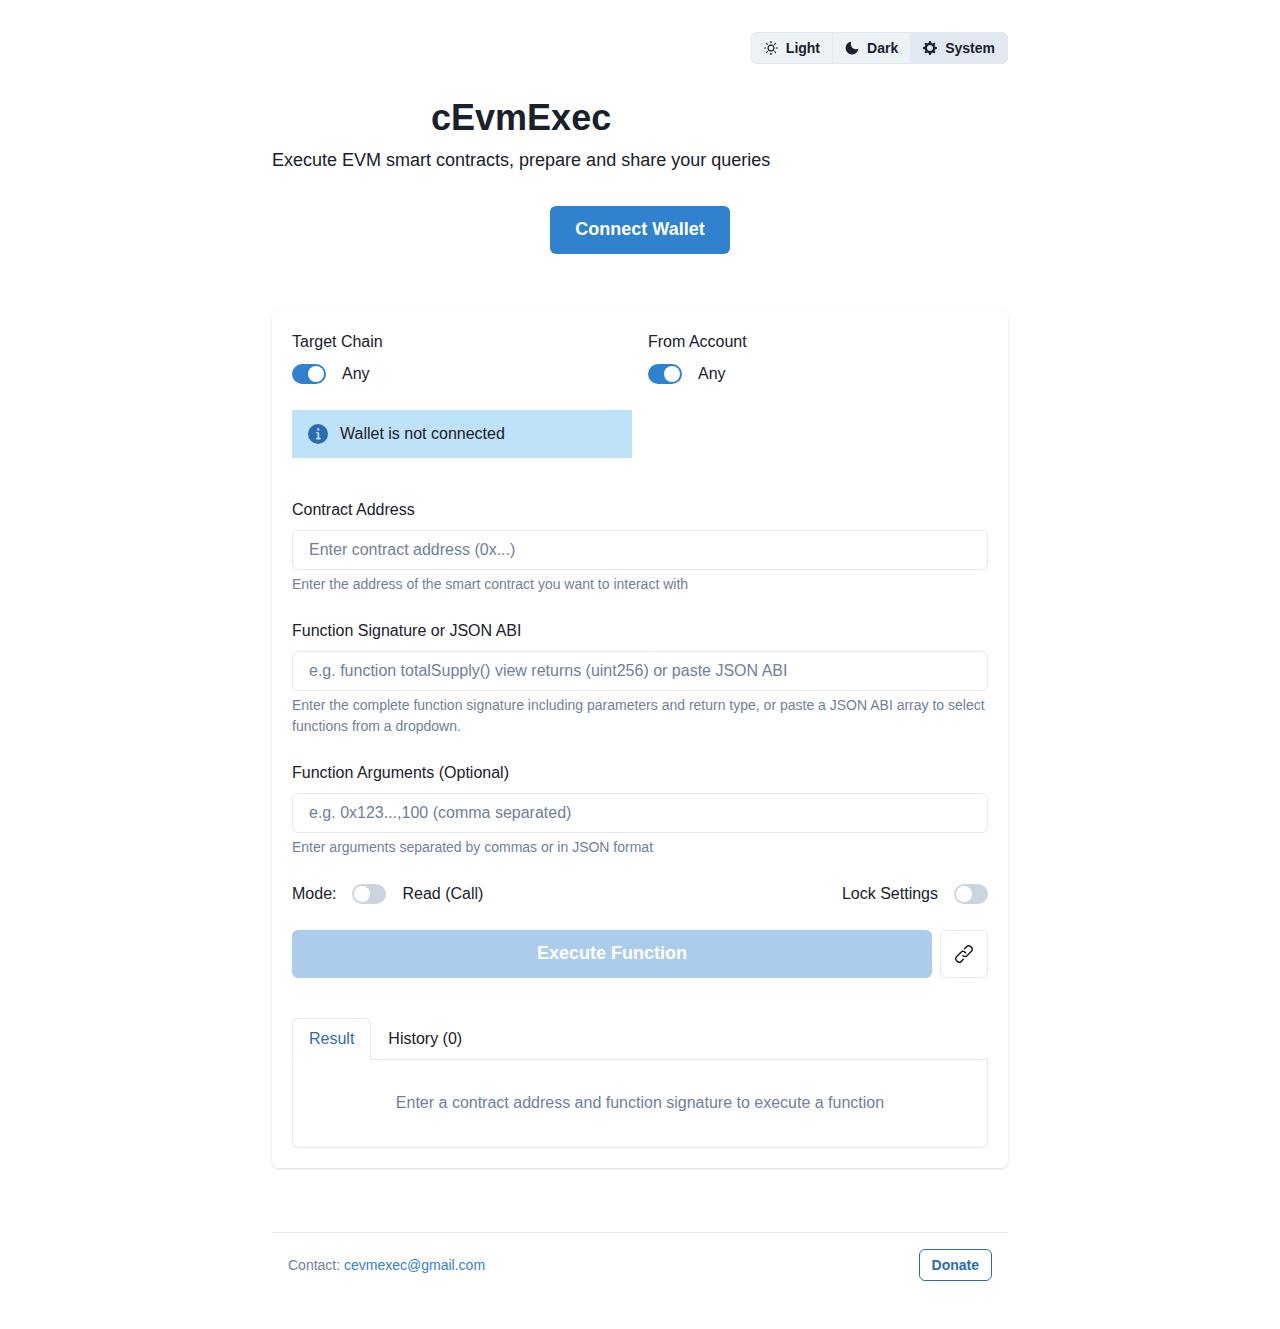
==== commit b462e313: "- improvements for write mode;" ====
--- a/index.html
+++ b/index.html
@@ -8,7 +8,7 @@
     <link rel="manifest" href="/site.webmanifest">
     <meta name="viewport" content="width=device-width, initial-scale=1.0" />
     <title>cEvmExec | Execute EVM Smart Contracts</title>
-    <script type="module" crossorigin src="/assets/index-De6aubtf.js"></script>
+    <script type="module" crossorigin src="/assets/index-DC90Uk5X.js"></script>
     <link rel="stylesheet" crossorigin href="/assets/index-XbdW03hg.css">
   </head>
   <body>
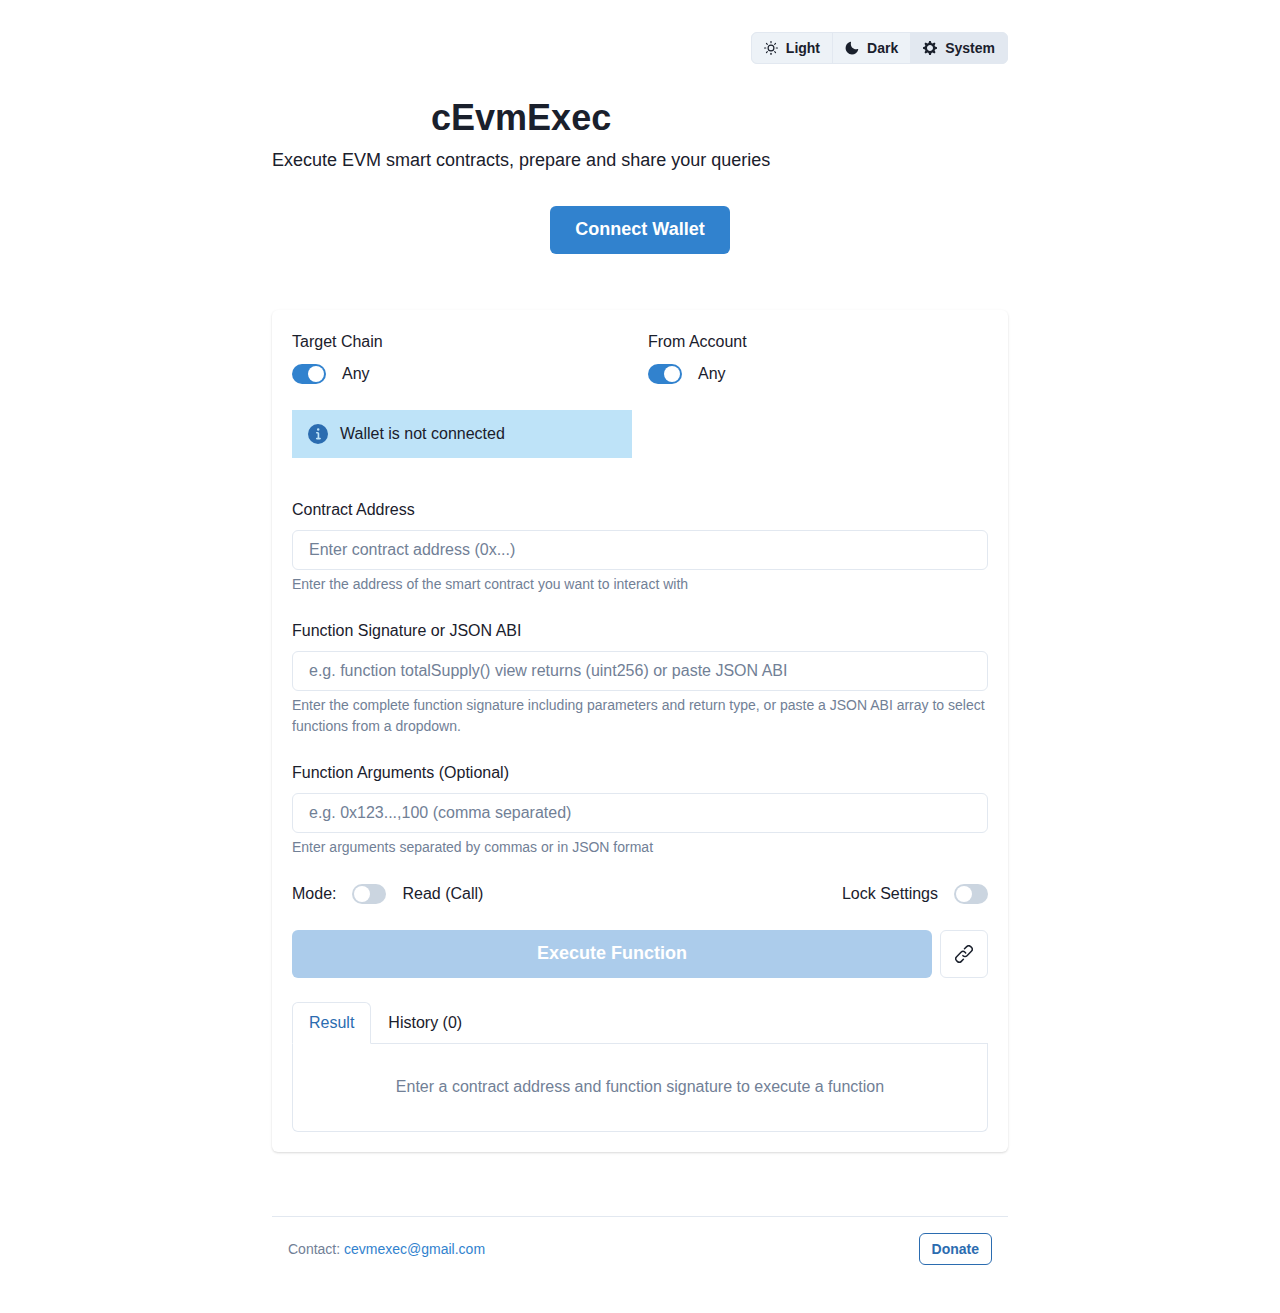
==== commit ff2ae813: "- imps;" ====
--- a/index.html
+++ b/index.html
@@ -8,7 +8,7 @@
     <link rel="manifest" href="/site.webmanifest">
     <meta name="viewport" content="width=device-width, initial-scale=1.0" />
     <title>cEvmExec | Execute EVM Smart Contracts</title>
-    <script type="module" crossorigin src="/assets/index-DC90Uk5X.js"></script>
+    <script type="module" crossorigin src="/assets/index-D4EZuxVb.js"></script>
     <link rel="stylesheet" crossorigin href="/assets/index-XbdW03hg.css">
   </head>
   <body>
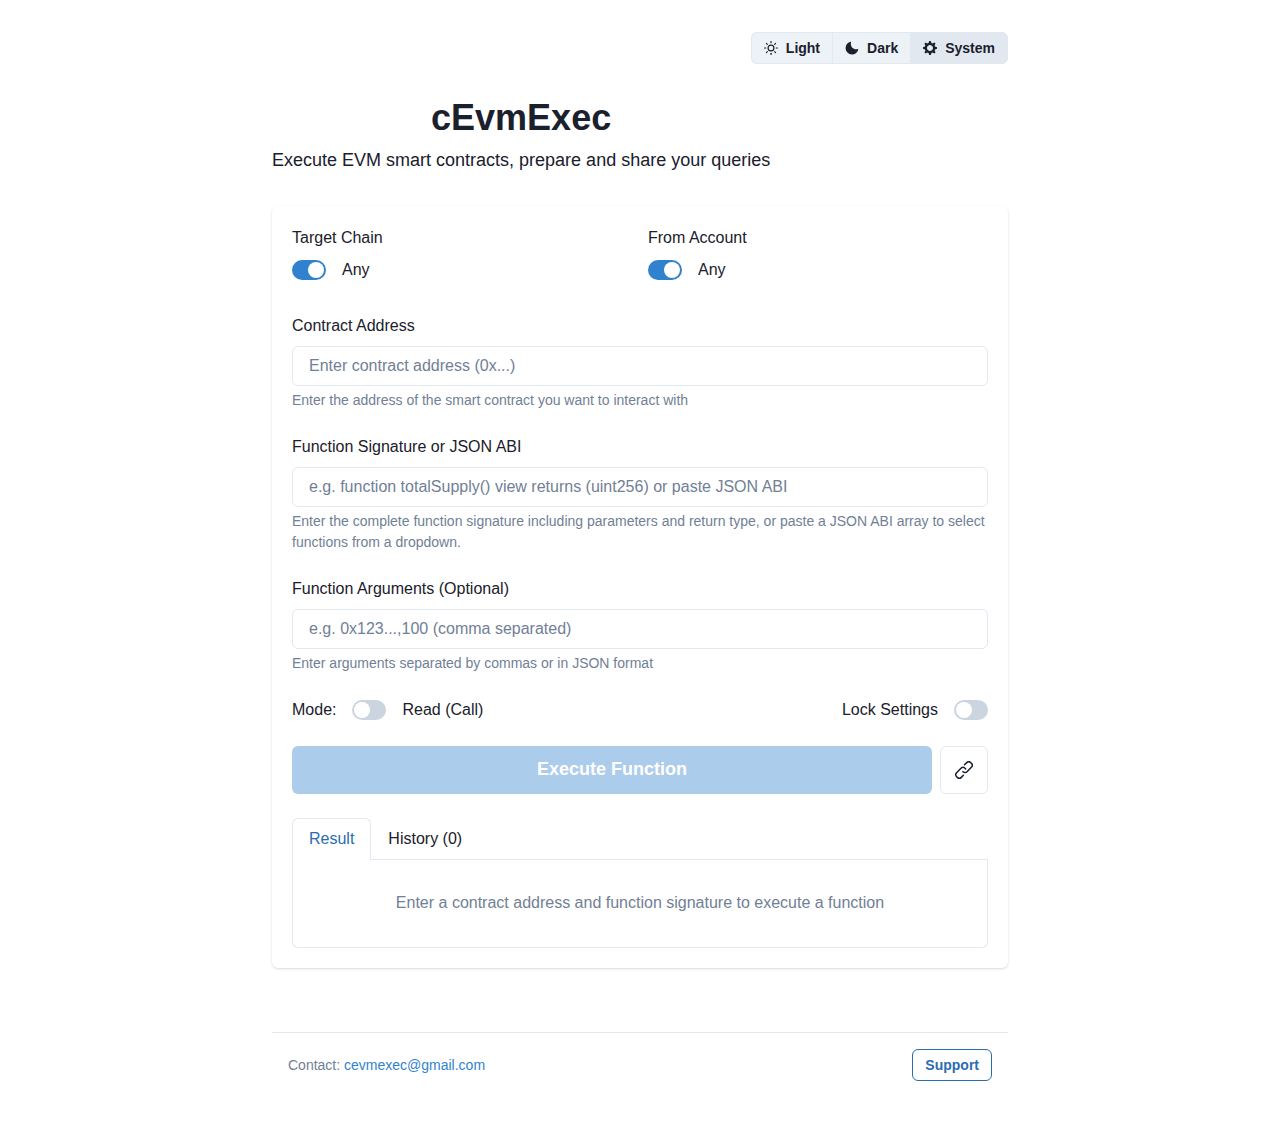
==== commit 7b5d921b: "- further imps, upds;" ====
--- a/index.html
+++ b/index.html
@@ -8,7 +8,7 @@
     <link rel="manifest" href="/site.webmanifest">
     <meta name="viewport" content="width=device-width, initial-scale=1.0" />
     <title>cEvmExec | Execute EVM Smart Contracts</title>
-    <script type="module" crossorigin src="/assets/index-D4EZuxVb.js"></script>
+    <script type="module" crossorigin src="/assets/index-SxLn6He3.js"></script>
     <link rel="stylesheet" crossorigin href="/assets/index-XbdW03hg.css">
   </head>
   <body>
